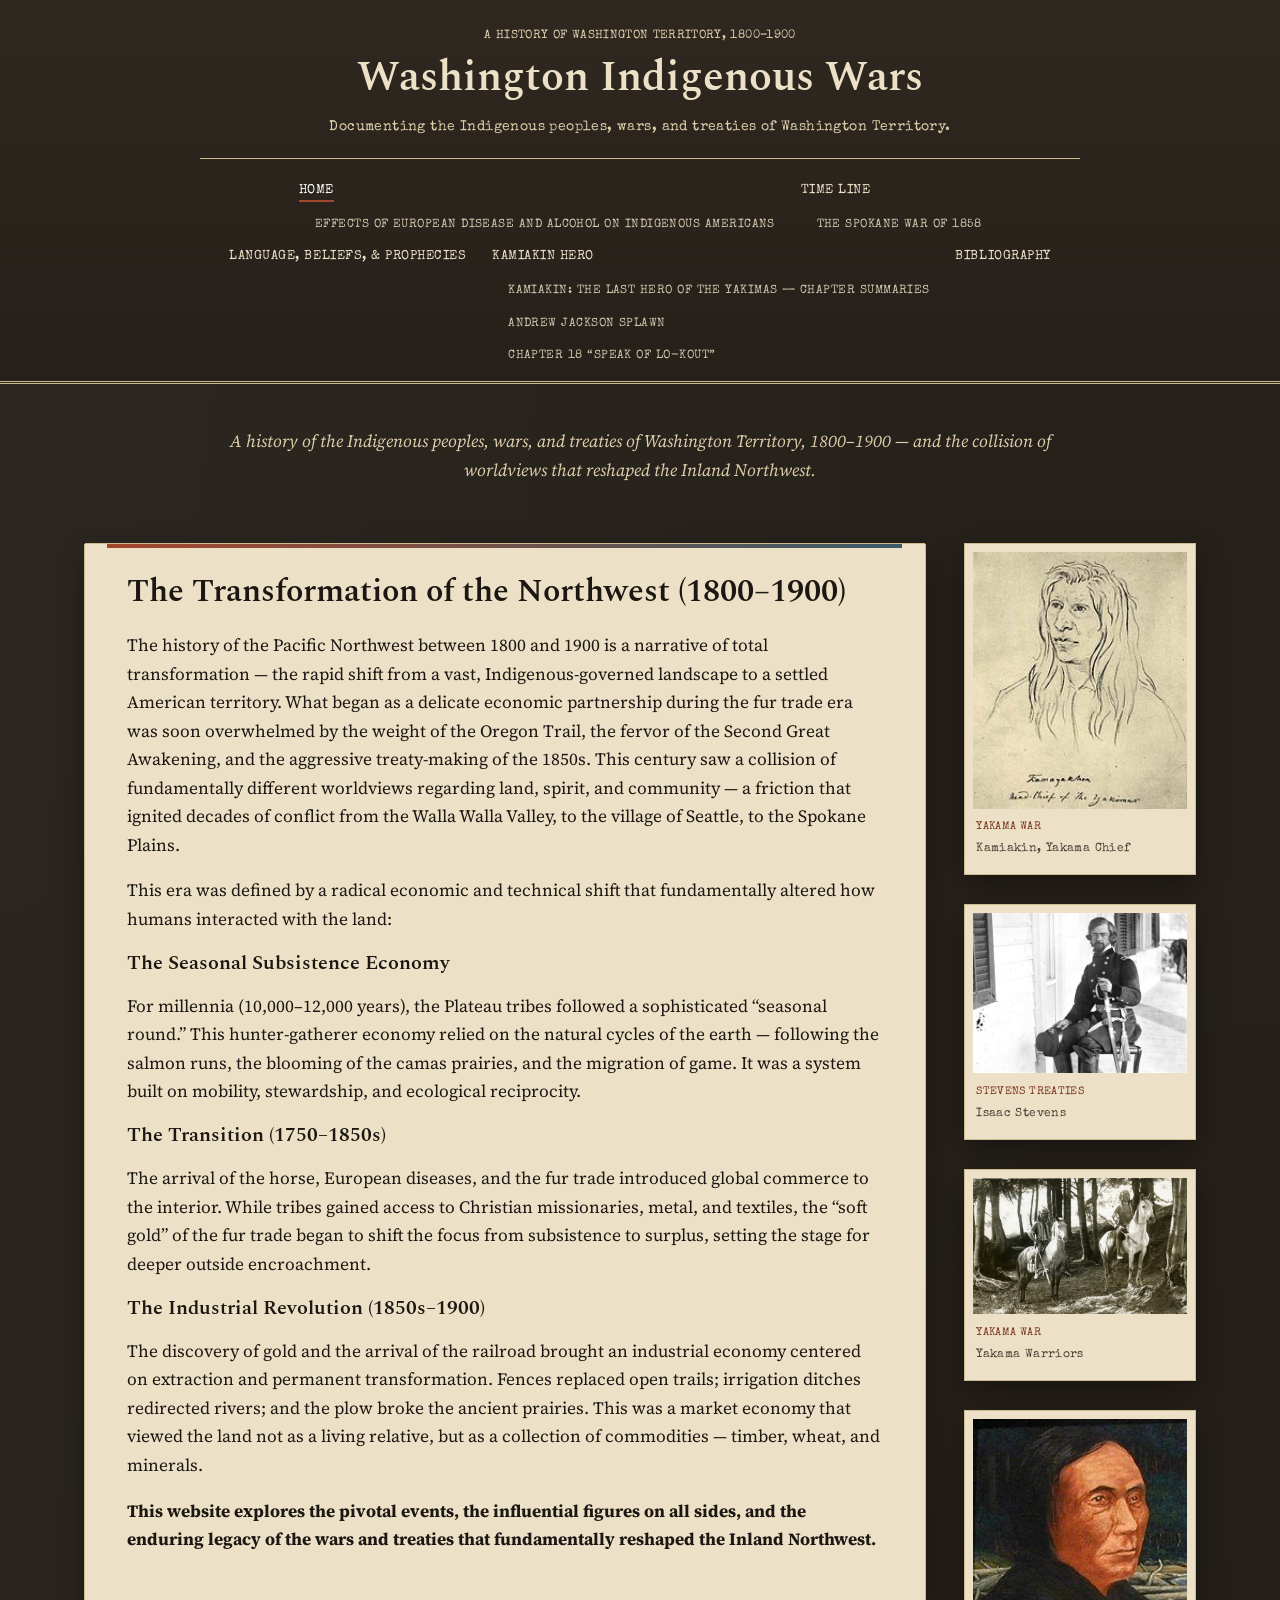
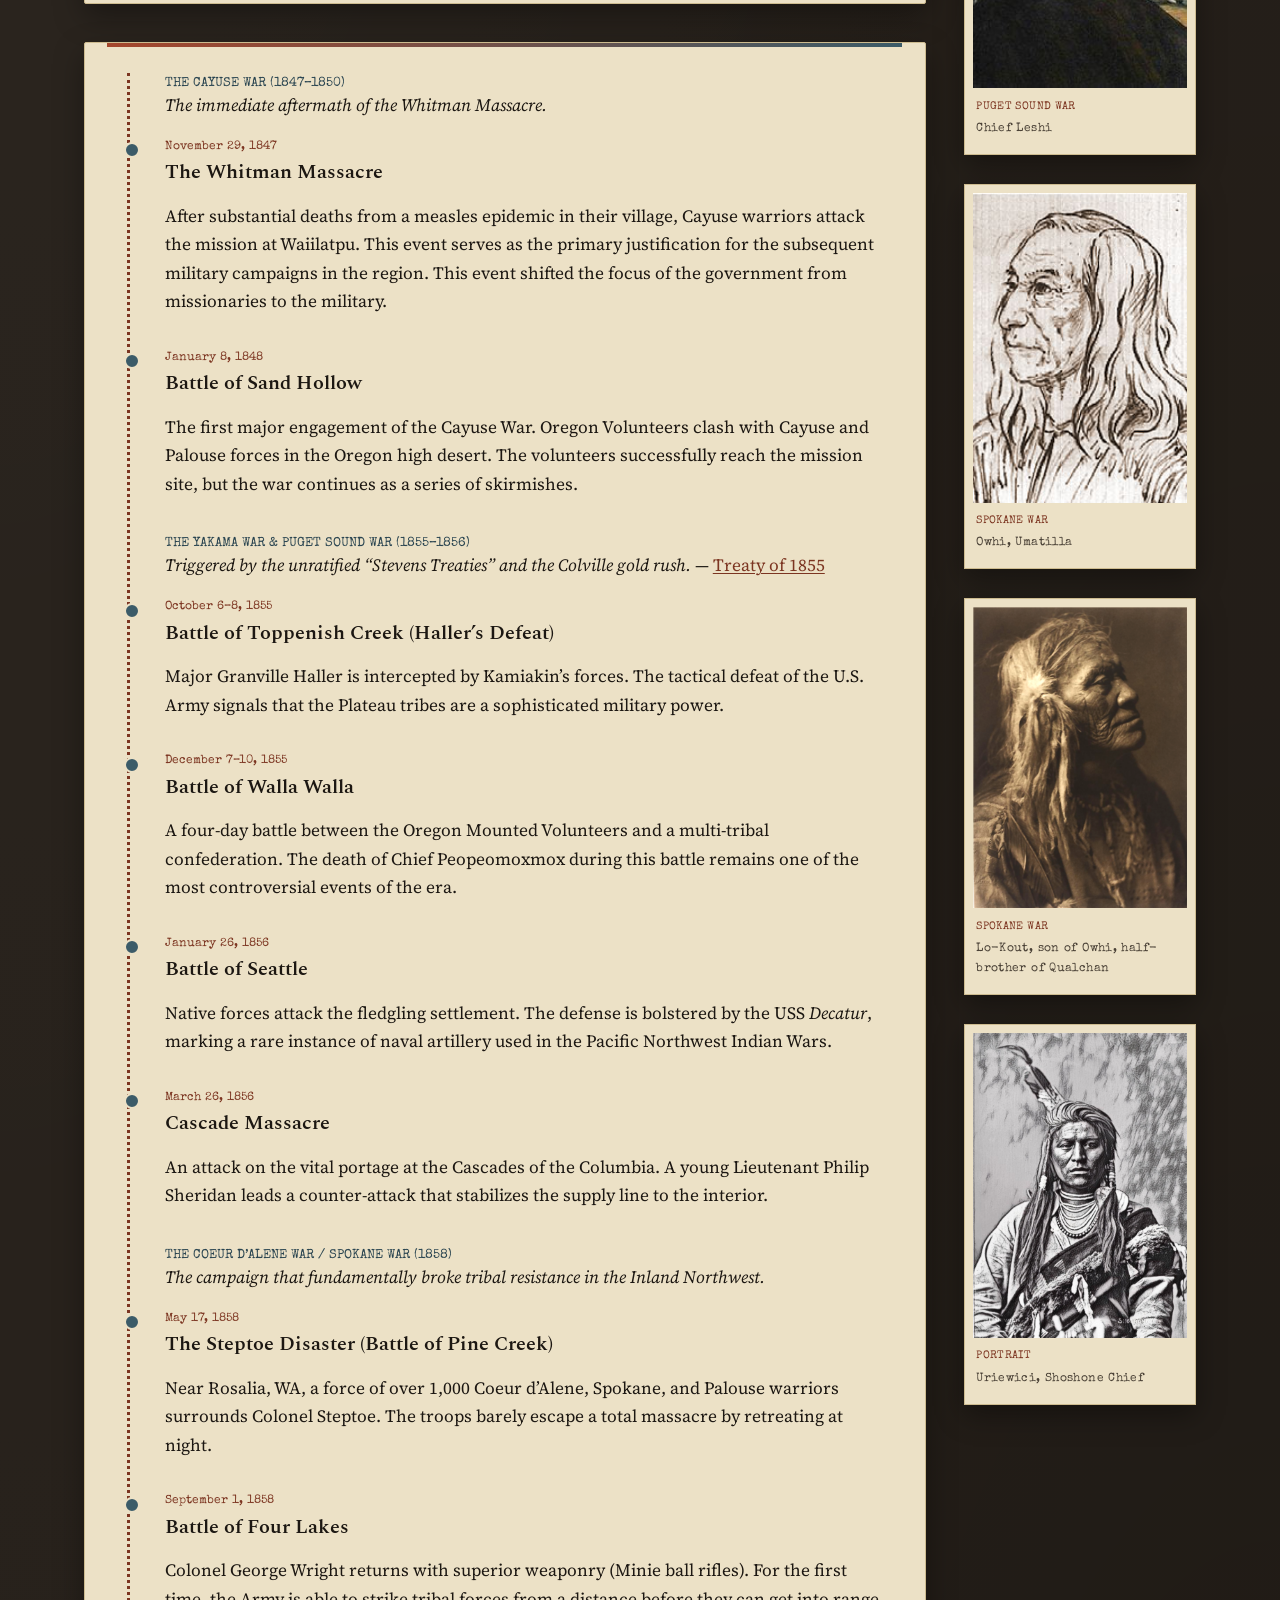
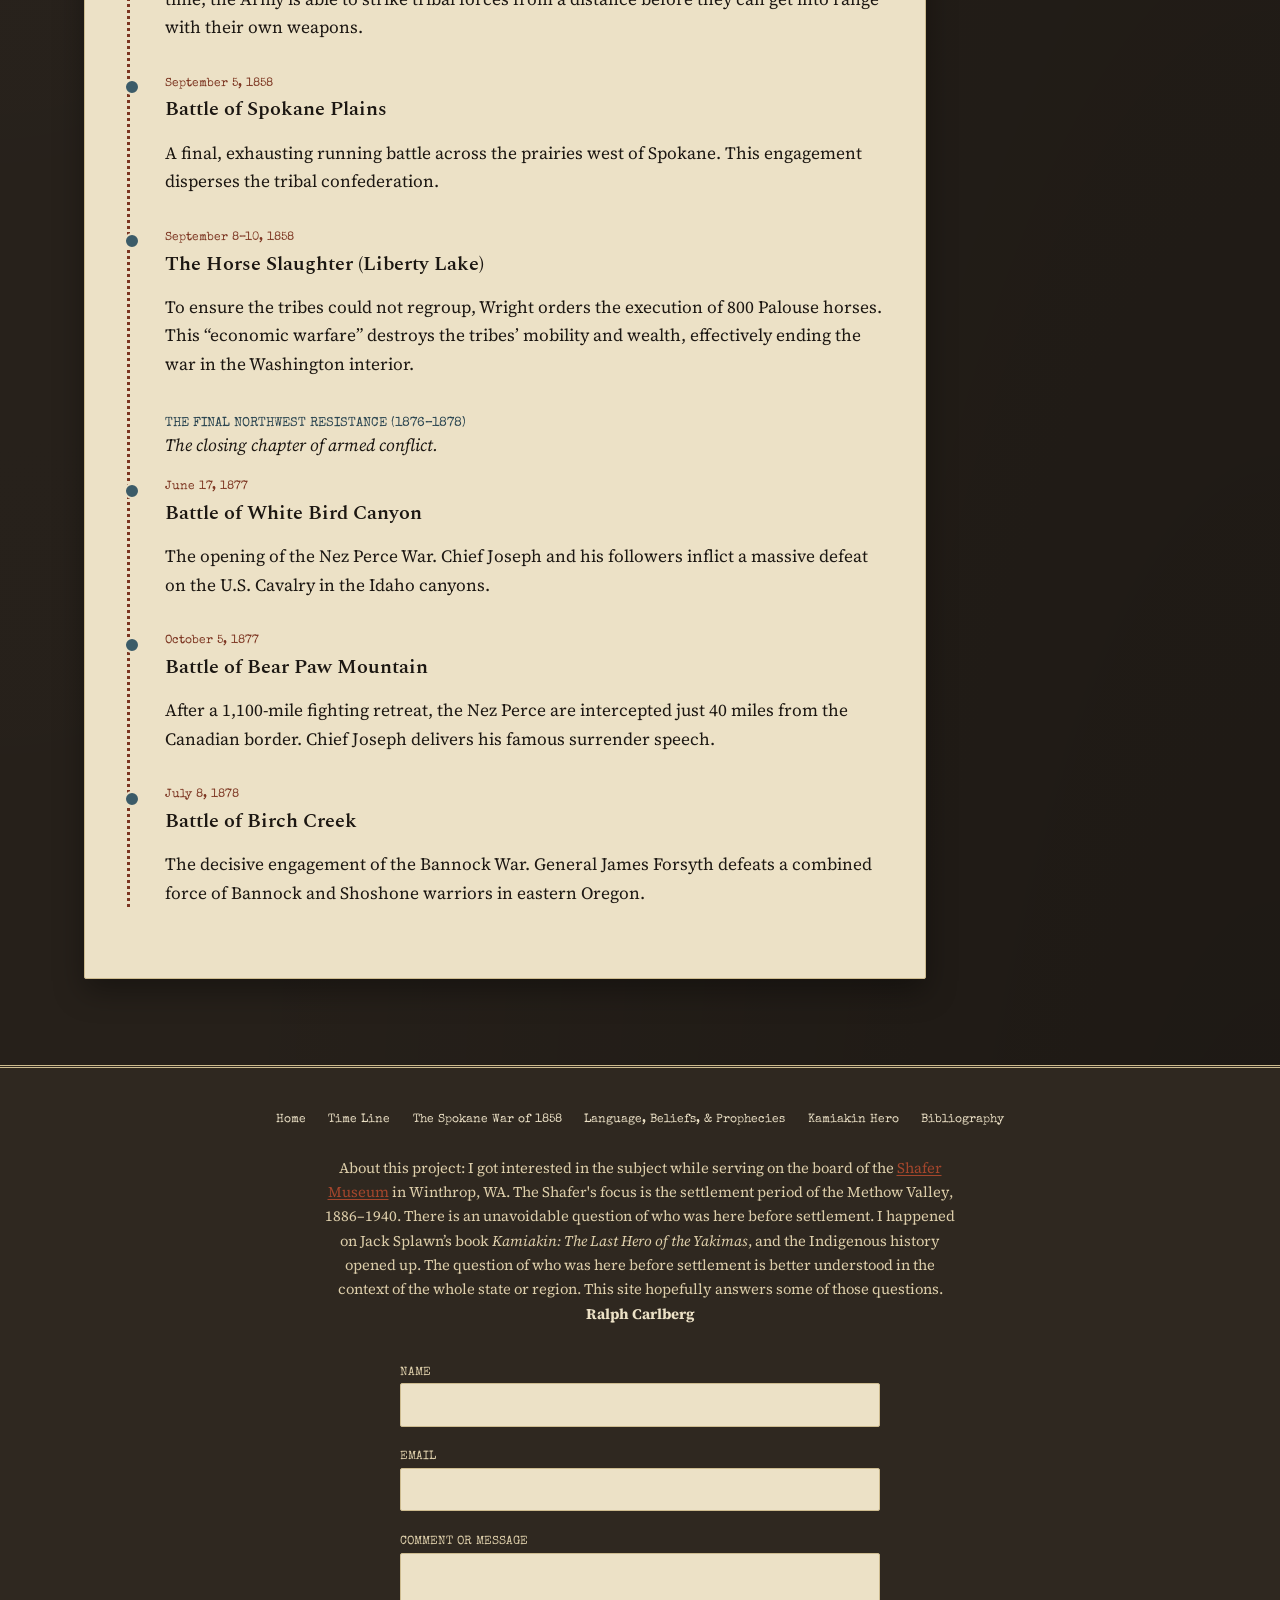
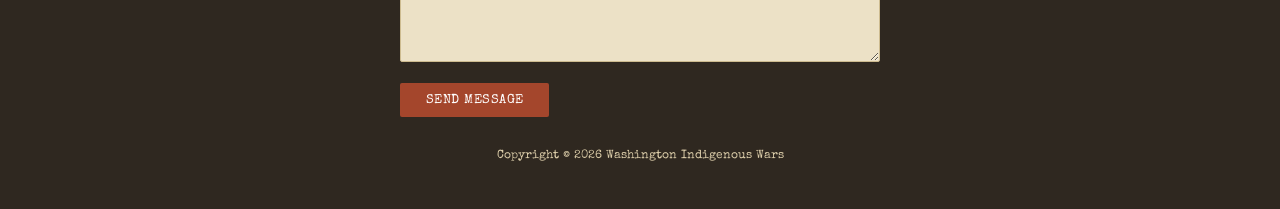
==== index.html @ e0798243 "Add files via upload" ====
<!DOCTYPE html>
<html lang="en">
<head>
<meta charset="UTF-8">
<meta name="viewport" content="width=device-width, initial-scale=1">
<title>Home | Washington Indigenous Wars</title>
<meta name="description" content="A history of the Indigenous peoples, wars, and treaties of Washington Territory, 1800–1900, from the Cayuse War through the Yakama War and the Nez Perce retreat.">
<link rel="canonical" href="https://washington-indigenous-wars.com/">
<meta property="og:type" content="website">
<meta property="og:site_name" content="Washington Indigenous Wars">
<meta property="og:title" content="Home | Washington Indigenous Wars">
<meta property="og:description" content="A history of the Indigenous peoples, wars, and treaties of Washington Territory, 1800–1900, from the Cayuse War through the Yakama War and the Nez Perce retreat.">
<meta property="og:image" content="images/kamiakin.jpg">
<meta property="og:url" content="https://washington-indigenous-wars.com/">
<meta name="twitter:card" content="summary_large_image">
<meta name="twitter:title" content="Home | Washington Indigenous Wars">
<meta name="twitter:description" content="A history of the Indigenous peoples, wars, and treaties of Washington Territory, 1800–1900, from the Cayuse War through the Yakama War and the Nez Perce retreat.">
<link rel="preconnect" href="https://fonts.googleapis.com"><link rel="preconnect" href="https://fonts.gstatic.com" crossorigin><link href="https://fonts.googleapis.com/css2?family=Spectral:wght@500;600;700&family=Source+Serif+4:opsz,wght@8..60,400;8..60,600&family=Special+Elite&display=swap" rel="stylesheet">
<link rel="stylesheet" href="css/styles.css">
</head>
<body>
<a class="skip-link" href="#content">Skip to content</a>

<header class="site-header">
  <div class="masthead">
    <span class="eyebrow">A history of Washington Territory, 1800&ndash;1900</span>
    <h1><a href="index.html" style="color:inherit;text-decoration:none;">Washington Indigenous Wars</a></h1>
    <p class="tagline">Documenting the Indigenous peoples, wars, and treaties of Washington Territory.</p>
  </div>
  <nav class="primary" aria-label="Site">
<ul>
<li><a href='index.html' aria-current="page">Home</a>
<ul class='submenu'>
<li><a href='pandemic-of-european-diseases.html'>Effects of European Disease and Alcohol on Indigenous Americans</a></li>
</ul>
</li>
<li><a href='time-line.html'>Time Line</a>
<ul class='submenu'>
<li><a href='spokane-war-1858.html'>The Spokane War of 1858</a></li>
</ul>
</li>
<li><a href='language-beliefs-prophecies.html'>Language, Beliefs, & Prophecies</a>
</li>
<li><a href='kamiakin-hero.html'>Kamiakin Hero</a>
<ul class='submenu'>
<li><a href='chapter-summaries.html'>Kamiakin: The Last Hero of the Yakimas — Chapter Summaries</a></li>
<li><a href='andrew-jackson-splawn.html'>Andrew Jackson Splawn</a></li>
<li><a href='lo-kout.html'>Chapter 18 “Speak of Lo-Kout”</a></li>
</ul>
</li>
<li><a href='bibliography.html'>Bibliography</a>
</li>
</ul></nav>
</header>


<div class="hero-intro">
  <p>A history of the Indigenous peoples, wars, and treaties of Washington Territory, 1800&ndash;1900
  &mdash; and the collision of worldviews that reshaped the Inland Northwest.</p>
</div>


<main id="content">
<div class="with-rail">
<div class="narrative">

<div class="panel">
<h2>The Transformation of the Northwest (1800&ndash;1900)</h2>
<p>The history of the Pacific Northwest between 1800 and 1900 is a narrative of total transformation
&mdash; the rapid shift from a vast, Indigenous-governed landscape to a settled American territory. What
began as a delicate economic partnership during the fur trade era was soon overwhelmed by the weight of
the Oregon Trail, the fervor of the Second Great Awakening, and the aggressive treaty-making of the 1850s.
This century saw a collision of fundamentally different worldviews regarding land, spirit, and community
&mdash; a friction that ignited decades of conflict from the Walla Walla Valley, to the village of Seattle,
to the Spokane Plains.</p>

<p>This era was defined by a radical economic and technical shift that fundamentally altered how humans
interacted with the land:</p>

<h3>The Seasonal Subsistence Economy</h3>
<p>For millennia (10,000&ndash;12,000 years), the Plateau tribes followed a sophisticated
&ldquo;seasonal round.&rdquo; This hunter-gatherer economy relied on the natural cycles of the earth
&mdash; following the salmon runs, the blooming of the camas prairies, and the migration of game. It was a
system built on mobility, stewardship, and ecological reciprocity.</p>

<h3>The Transition (1750&ndash;1850s)</h3>
<p>The arrival of the horse, European diseases, and the fur trade introduced global commerce to the
interior. While tribes gained access to Christian missionaries, metal, and textiles, the &ldquo;soft
gold&rdquo; of the fur trade began to shift the focus from subsistence to surplus, setting the stage for
deeper outside encroachment.</p>

<h3>The Industrial Revolution (1850s&ndash;1900)</h3>
<p>The discovery of gold and the arrival of the railroad brought an industrial economy centered on
extraction and permanent transformation. Fences replaced open trails; irrigation ditches redirected
rivers; and the plow broke the ancient prairies. This was a market economy that viewed the land not as a
living relative, but as a collection of commodities &mdash; timber, wheat, and minerals.</p>

<p><strong>This website explores the pivotal events, the influential figures on all sides, and the
enduring legacy of the wars and treaties that fundamentally reshaped the Inland Northwest.</strong></p>
</div>

<div class="panel">
<div class="trail">

<span class="trail-era-label">The Cayuse War (1847&ndash;1850)</span>
<p style="margin-top:-0.8rem;"><em>The immediate aftermath of the Whitman Massacre.</em></p>

<div class="trail-stop">
  <span class="date">November 29, 1847</span>
  <h3>The Whitman Massacre</h3>
  <p>After substantial deaths from a measles epidemic in their village, Cayuse warriors attack the mission
  at Waiilatpu. This event serves as the primary justification for the subsequent military campaigns in
  the region. This event shifted the focus of the government from missionaries to the military.</p>
</div>

<div class="trail-stop">
  <span class="date">January 8, 1848</span>
  <h3>Battle of Sand Hollow</h3>
  <p>The first major engagement of the Cayuse War. Oregon Volunteers clash with Cayuse and Palouse forces
  in the Oregon high desert. The volunteers successfully reach the mission site, but the war continues as
  a series of skirmishes.</p>
</div>

<span class="trail-era-label">The Yakama War &amp; Puget Sound War (1855&ndash;1856)</span>
<p style="margin-top:-0.8rem;"><em>Triggered by the unratified &ldquo;Stevens Treaties&rdquo; and the
Colville gold rush.</em> &mdash; <a href="https://goia.wa.gov/resources/treaties/treaty-yakama-1855">Treaty
of 1855</a></p>

<div class="trail-stop">
  <span class="date">October 6&ndash;8, 1855</span>
  <h3>Battle of Toppenish Creek (Haller&rsquo;s Defeat)</h3>
  <p>Major Granville Haller is intercepted by Kamiakin&rsquo;s forces. The tactical defeat of the U.S. Army
  signals that the Plateau tribes are a sophisticated military power.</p>
</div>

<div class="trail-stop">
  <span class="date">December 7&ndash;10, 1855</span>
  <h3>Battle of Walla Walla</h3>
  <p>A four-day battle between the Oregon Mounted Volunteers and a multi-tribal confederation. The death
  of Chief Peopeomoxmox during this battle remains one of the most controversial events of the era.</p>
</div>

<div class="trail-stop">
  <span class="date">January 26, 1856</span>
  <h3>Battle of Seattle</h3>
  <p>Native forces attack the fledgling settlement. The defense is bolstered by the USS <em>Decatur</em>,
  marking a rare instance of naval artillery used in the Pacific Northwest Indian Wars.</p>
</div>

<div class="trail-stop">
  <span class="date">March 26, 1856</span>
  <h3>Cascade Massacre</h3>
  <p>An attack on the vital portage at the Cascades of the Columbia. A young Lieutenant Philip Sheridan
  leads a counter-attack that stabilizes the supply line to the interior.</p>
</div>

<span class="trail-era-label">The Coeur d&rsquo;Alene War / Spokane War (1858)</span>
<p style="margin-top:-0.8rem;"><em>The campaign that fundamentally broke tribal resistance in the Inland
Northwest.</em></p>

<div class="trail-stop">
  <span class="date">May 17, 1858</span>
  <h3>The Steptoe Disaster (Battle of Pine Creek)</h3>
  <p>Near Rosalia, WA, a force of over 1,000 Coeur d&rsquo;Alene, Spokane, and Palouse warriors surrounds
  Colonel Steptoe. The troops barely escape a total massacre by retreating at night.</p>
</div>

<div class="trail-stop">
  <span class="date">September 1, 1858</span>
  <h3>Battle of Four Lakes</h3>
  <p>Colonel George Wright returns with superior weaponry (Minie ball rifles). For the first time, the
  Army is able to strike tribal forces from a distance before they can get into range with their own
  weapons.</p>
</div>

<div class="trail-stop">
  <span class="date">September 5, 1858</span>
  <h3>Battle of Spokane Plains</h3>
  <p>A final, exhausting running battle across the prairies west of Spokane. This engagement disperses
  the tribal confederation.</p>
</div>

<div class="trail-stop">
  <span class="date">September 8&ndash;10, 1858</span>
  <h3>The Horse Slaughter (Liberty Lake)</h3>
  <p>To ensure the tribes could not regroup, Wright orders the execution of 800 Palouse horses. This
  &ldquo;economic warfare&rdquo; destroys the tribes&rsquo; mobility and wealth, effectively ending the war
  in the Washington interior.</p>
</div>

<span class="trail-era-label">The Final Northwest Resistance (1876&ndash;1878)</span>
<p style="margin-top:-0.8rem;"><em>The closing chapter of armed conflict.</em></p>

<div class="trail-stop">
  <span class="date">June 17, 1877</span>
  <h3>Battle of White Bird Canyon</h3>
  <p>The opening of the Nez Perce War. Chief Joseph and his followers inflict a massive defeat on the U.S.
  Cavalry in the Idaho canyons.</p>
</div>

<div class="trail-stop">
  <span class="date">October 5, 1877</span>
  <h3>Battle of Bear Paw Mountain</h3>
  <p>After a 1,100-mile fighting retreat, the Nez Perce are intercepted just 40 miles from the Canadian
  border. Chief Joseph delivers his famous surrender speech.</p>
</div>

<div class="trail-stop">
  <span class="date">July 8, 1878</span>
  <h3>Battle of Birch Creek</h3>
  <p>The decisive engagement of the Bannock War. General James Forsyth defeats a combined force of
  Bannock and Shoshone warriors in eastern Oregon.</p>
</div>

</div>
</div>

</div>

<aside class="image-rail" aria-label="Portraits">
  <figure>
    <img src="images/kamiakin.jpg" alt="Portrait of Kamiakin, Yakama chief">
    <figcaption><span class="rail-label">Yakama War</span>Kamiakin, Yakama Chief</figcaption>
  </figure>
  <figure>
    <img src="images/isaac-stevens.jpg" alt="Portrait of Isaac Stevens">
    <figcaption><span class="rail-label">Stevens Treaties</span>Isaac Stevens</figcaption>
  </figure>
  <figure>
    <img src="images/two-yakima-warriors.jpg" alt="Two Yakama warriors">
    <figcaption><span class="rail-label">Yakama War</span>Yakama Warriors</figcaption>
  </figure>
  <figure>
    <img src="images/leshi.jpg" alt="Portrait of Chief Leshi">
    <figcaption><span class="rail-label">Puget Sound War</span>Chief Leshi</figcaption>
  </figure>
  <figure>
    <img src="images/owhi.jpg" alt="Portrait of Chief Owhi">
    <figcaption><span class="rail-label">Spokane War</span>Owhi, Umatilla</figcaption>
  </figure>
  <figure>
    <img src="images/lo-kout.png" alt="Portrait of Lo-Kout">
    <figcaption><span class="rail-label">Spokane War</span>Lo-Kout, son of Owhi, half-brother of Qualchan</figcaption>
  </figure>
  <figure>
    <img src="images/shoshone-portrait.jpg" alt="Portrait of a Shoshone chief">
    <figcaption><span class="rail-label">Portrait</span>Uriewici, Shoshone Chief</figcaption>
  </figure>
</aside>

</div>
</main>

<footer class="site-footer">
  <div class="wrap">
    <nav class="" aria-label="Site (footer)">
<ul>
<li><a href='index.html' aria-current="page">Home</a>
</li>
<li><a href='time-line.html'>Time Line</a>
</li>
<li><a href='spokane-war-1858.html'>The Spokane War of 1858</a></li>
<li><a href='language-beliefs-prophecies.html'>Language, Beliefs, & Prophecies</a>
</li>
<li><a href='kamiakin-hero.html'>Kamiakin Hero</a>
</li>
<li><a href='bibliography.html'>Bibliography</a>
</li>
</ul></nav>
    
<p class="about">About this project: I got interested in the subject while serving on the board of the
<a href="http://shafermuseum.org">Shafer Museum</a> in Winthrop, WA. The Shafer's focus is the settlement
period of the Methow Valley, 1886&ndash;1940. There is an unavoidable question of who was here before
settlement. I happened on Jack Splawn&rsquo;s book <em>Kamiakin: The Last Hero of the Yakimas</em>, and the
Indigenous history opened up. The question of who was here before settlement is better understood in the
context of the whole state or region. This site hopefully answers some of those questions.<br><strong>Ralph Carlberg</strong></p>

    
<form class="contact-form" action="https://formspree.io/f/xjybyyrv" method="POST">
  <div>
    <label for="name">Name</label>
    <input type="text" id="name" name="name" required>
  </div>
  <div>
    <label for="email">Email</label>
    <input type="email" id="email" name="email" required>
  </div>
  <div>
    <label for="message">Comment or Message</label>
    <textarea id="message" name="message" rows="4" required></textarea>
  </div>
  <button type="submit">Send Message</button>
</form>

    <p class="copyright">Copyright &copy; 2026 Washington Indigenous Wars</p>
  </div>
</footer>

</body>
</html>
---- css/styles.css ----
/* ==========================================================================
   Washington Indigenous Wars — shared stylesheet
   Design concept: a territorial ledger / survey-map archive.
   Dark, warm ground (like aged walnut-ink) with parchment document
   panels, a rust wax-seal accent for emphasis, and a river-blue accent
   for wayfinding — a nod to the Columbia/Yakima river systems that
   shape this history.
   ========================================================================== */

:root {
  --ink: #1c1712;
  --ground: #26201a;         /* page background: warm dark walnut */
  --ground-alt: #2f2820;
  --parchment: #ece1c6;      /* document panels */
  --parchment-dim: #ddceaa;
  --parchment-line: #cdbb8f;
  --rust: #a4462c;           /* wax-seal accent */
  --rust-dim: #7c3521;
  --river: #3b5b68;          /* river-blue accent */
  --river-dim: #294450;
  --ink-soft: #4a4136;

  --font-display: "Spectral", Georgia, "Times New Roman", serif;
  --font-body: "Source Serif 4", Georgia, serif;
  --font-meta: "Special Elite", "Courier New", monospace;

  --max-width: 880px;
}

@media (prefers-reduced-motion: no-preference) {
  html { scroll-behavior: smooth; }
}

* { box-sizing: border-box; }

body {
  margin: 0;
  background: var(--ground);
  background-image:
    radial-gradient(ellipse at top left, rgba(255,255,255,0.03), transparent 60%),
    radial-gradient(ellipse at bottom right, rgba(0,0,0,0.25), transparent 60%);
  color: var(--parchment);
  font-family: var(--font-body);
  font-size: 1.08rem;
  line-height: 1.65;
}

a { color: var(--rust); text-decoration-thickness: 1px; text-underline-offset: 2px; }
a:hover { color: #c85a3b; }
a:focus-visible, button:focus-visible { outline: 2px solid var(--river); outline-offset: 3px; }

img { max-width: 100%; height: auto; display: block; }

h1, h2, h3, h4 {
  font-family: var(--font-display);
  font-weight: 600;
  color: var(--parchment);
  line-height: 1.2;
  margin: 0 0 0.6em;
}

h1 { font-size: clamp(2.1rem, 4vw, 3.1rem); }
h2 { font-size: clamp(1.5rem, 3vw, 2rem); }
h3 { font-size: 1.25rem; }

.meta, .eyebrow, figcaption, .site-header .tagline {
  font-family: var(--font-meta);
  letter-spacing: 0.03em;
}

/* ---------- skip link ---------- */
.skip-link {
  position: absolute; left: -999px; top: 0;
  background: var(--rust); color: #fff; padding: 0.6em 1em; z-index: 100;
}
.skip-link:focus { left: 1em; top: 1em; }

/* ---------- header / masthead ---------- */
.site-header {
  border-bottom: 3px double var(--parchment-line);
  background: linear-gradient(180deg, var(--ground-alt), var(--ground));
  padding: 1.6rem 1.2rem 0;
}
.masthead {
  max-width: var(--max-width);
  margin: 0 auto;
  text-align: center;
}
.masthead .eyebrow {
  display: block;
  font-size: 0.72rem;
  color: var(--parchment-dim);
  text-transform: uppercase;
  margin-bottom: 0.5rem;
}
.masthead h1 {
  font-size: clamp(1.8rem, 5vw, 2.6rem);
  margin-bottom: 0.15em;
}
.masthead .tagline {
  font-size: 0.85rem;
  color: var(--parchment-dim);
  margin-bottom: 1.2rem;
}

/* ---------- nav ---------- */
nav.primary {
  max-width: var(--max-width);
  margin: 0 auto;
  border-top: 1px solid var(--parchment-line);
}
nav.primary ul {
  list-style: none;
  display: flex;
  flex-wrap: wrap;
  justify-content: center;
  gap: 0.2rem 1.6rem;
  margin: 0;
  padding: 0.9rem 0;
}
nav.primary li { position: relative; }
nav.primary a {
  color: var(--parchment);
  font-family: var(--font-meta);
  font-size: 0.82rem;
  text-transform: uppercase;
  letter-spacing: 0.04em;
  text-decoration: none;
  padding-bottom: 3px;
  border-bottom: 2px solid transparent;
}
nav.primary a:hover,
nav.primary a[aria-current="page"] {
  border-bottom-color: var(--rust);
  color: #fff;
}
nav.primary .submenu {
  list-style: none;
  margin: 0.35rem 0 0;
  padding: 0 0 0 1rem;
  display: flex;
  flex-direction: column;
  gap: 0.25rem;
}
nav.primary .submenu a { font-size: 0.72rem; opacity: 0.85; }

/* ---------- layout shell ---------- */
main { display: block; }
.wrap {
  max-width: var(--max-width);
  margin: 0 auto;
  padding: 2.6rem 1.2rem 3rem;
}

/* ---------- hero / intro ---------- */
.hero-intro {
  max-width: var(--max-width);
  margin: 0 auto;
  padding: 1.6rem 1.2rem 0;
  text-align: center;
  color: var(--parchment-dim);
  font-style: italic;
}

/* ---------- parchment panel (document card) ---------- */
.panel {
  background: var(--parchment);
  color: var(--ink);
  border: 1px solid var(--parchment-line);
  border-radius: 2px;
  box-shadow: 0 12px 30px rgba(0,0,0,0.35);
  padding: 2rem clamp(1.2rem, 4vw, 2.6rem);
  margin: 0 0 2.4rem;
}
.panel h2, .panel h3, .panel h4 { color: var(--ink); }
.panel a { color: var(--rust-dim); }
.panel::before {
  content: "";
  display: block;
  height: 4px;
  margin: -2rem clamp(-1.2rem, -4vw, -2.6rem) 1.6rem;
  background: linear-gradient(90deg, var(--rust), var(--river));
}

/* ---------- the signature element: the trail line ---------- */
/* A dotted wagon-trail / river route connecting chronological
   entries — used on the Home and Time Line pages, echoing the
   seasonal-round and treaty-trail routes described in the text. */
.trail {
  position: relative;
  margin: 0 0 2.4rem;
  padding-left: 2.2rem;
  border-left: 3px dotted var(--rust-dim);
}
.trail-stop {
  position: relative;
  margin-bottom: 2rem;
}
.trail-stop:last-child { margin-bottom: 0; }
.trail-stop::before {
  content: "";
  position: absolute;
  left: -2.55rem;
  top: 0.35rem;
  width: 12px;
  height: 12px;
  background: var(--river);
  border: 2px solid var(--parchment);
  border-radius: 50%;
}
.trail-stop .date {
  font-family: var(--font-meta);
  font-size: 0.78rem;
  color: var(--rust-dim);
  display: block;
  margin-bottom: 0.2rem;
}
.trail-stop h3 { margin-bottom: 0.3em; }
.trail-era-label {
  font-family: var(--font-meta);
  font-size: 0.8rem;
  text-transform: uppercase;
  color: var(--river-dim);
  display: block;
  margin: 2.2rem 0 0.6rem;
}
.trail-era-label:first-child { margin-top: 0; }

/* ---------- pull quote / speech block ---------- */
blockquote.speech {
  font-family: var(--font-display);
  font-style: italic;
  font-size: 1.15rem;
  color: var(--ink);
  border-left: 4px solid var(--rust);
  padding: 0.2rem 0 0.2rem 1.4rem;
  margin: 1.6rem 0;
}
blockquote.speech cite {
  display: block;
  font-family: var(--font-meta);
  font-style: normal;
  font-size: 0.78rem;
  color: var(--ink-soft);
  margin-top: 0.5rem;
}

/* ---------- figure / captions ---------- */
figure { margin: 0 0 1.8rem; }
figure img {
  border: 6px solid #fff;
  box-shadow: 0 8px 24px rgba(0,0,0,0.4);
}
figcaption {
  font-size: 0.78rem;
  color: var(--parchment-dim);
  margin-top: 0.6rem;
  text-align: center;
}
.gallery {
  display: grid;
  grid-template-columns: repeat(auto-fit, minmax(150px, 1fr));
  gap: 1.6rem 1.2rem;
  margin: 2rem 0;
}

/* ---------- two-column page: narrative + portrait rail ---------- */
/* Signature layout for image-rich pages: the war-time photographs
   travel down the right margin like a survey map's marginalia,
   roughly level with the events they depict. */
.with-rail {
  --rail-width: 232px;
  max-width: calc(var(--max-width) + var(--rail-width) + 2.4rem);
  margin: 0 auto;
  padding: 2.6rem 1.2rem 3rem;
  display: grid;
  grid-template-columns: 1fr var(--rail-width);
  gap: 0 2.4rem;
  align-items: start;
}
.with-rail .narrative { min-width: 0; }
.image-rail {
  position: sticky;
  top: 1.6rem;
  display: flex;
  flex-direction: column;
  gap: 1.8rem;
}
.image-rail figure {
  margin: 0;
  background: var(--parchment);
  padding: 0.5rem 0.5rem 0.9rem;
  border: 1px solid var(--parchment-line);
  box-shadow: 0 10px 26px rgba(0,0,0,0.35);
}
.image-rail figure img {
  border: none;
  box-shadow: none;
  width: 100%;
}
.image-rail figcaption {
  color: var(--ink-soft);
  text-align: left;
  padding: 0 0.2rem;
}
.image-rail figcaption .rail-label {
  display: block;
  font-size: 0.68rem;
  color: var(--rust-dim);
  text-transform: uppercase;
  margin-bottom: 0.2rem;
}

@media (max-width: 860px) {
  .with-rail {
    grid-template-columns: 1fr;
  }
  .image-rail {
    position: static;
    flex-direction: row;
    flex-wrap: wrap;
    gap: 1.2rem;
  }
  .image-rail figure {
    flex: 1 1 150px;
    max-width: 220px;
  }
}

/* ---------- chapter list ---------- */
.chapters { list-style: none; margin: 0; padding: 0; counter-reset: chapter; }
.chapters li {
  counter-increment: chapter;
  padding: 1rem 0 1rem 3rem;
  position: relative;
  border-bottom: 1px solid var(--parchment-line);
}
.chapters li:last-child { border-bottom: none; }
.chapters li::before {
  content: counter(chapter, upper-roman);
  position: absolute;
  left: 0;
  top: 1rem;
  font-family: var(--font-meta);
  font-size: 0.75rem;
  color: var(--rust-dim);
  width: 2.4rem;
}
.chapters h4 { margin-bottom: 0.25em; font-size: 1.05rem; }
.chapters p { margin: 0; font-size: 0.96rem; }

/* ---------- data table ---------- */
.data-table-wrap { overflow-x: auto; margin: 1.6rem 0; }
table.data {
  width: 100%;
  border-collapse: collapse;
  font-size: 0.92rem;
  background: #fff;
}
table.data caption {
  text-align: left;
  font-family: var(--font-meta);
  font-size: 0.8rem;
  color: var(--ink-soft);
  margin-bottom: 0.5rem;
}
table.data th, table.data td {
  border: 1px solid var(--parchment-line);
  padding: 0.55rem 0.7rem;
  text-align: left;
  vertical-align: top;
}
table.data thead th {
  background: var(--parchment-dim);
  font-family: var(--font-meta);
  font-size: 0.75rem;
  text-transform: uppercase;
}
table.data tfoot td { font-weight: 700; background: var(--parchment-dim); }

/* ---------- bibliography ---------- */
.biblio-entry { margin: 0 0 1.8rem; padding-bottom: 1.6rem; border-bottom: 1px solid var(--parchment-line); }
.biblio-entry:last-child { border: none; margin: 0; padding: 0; }
.biblio-entry .citation { font-family: var(--font-display); font-style: italic; margin-bottom: 0.4em; }

/* ---------- callout ---------- */
.callout {
  background: var(--parchment-dim);
  border-left: 4px solid var(--river);
  padding: 1rem 1.4rem;
  margin: 1.6rem 0;
  font-size: 0.95rem;
}

/* ---------- footer ---------- */
.site-footer {
  border-top: 3px double var(--parchment-line);
  background: var(--ground-alt);
  padding: 2.6rem 1.2rem 2rem;
  text-align: center;
}
.site-footer .wrap { padding-top: 0; padding-bottom: 0; }
.site-footer nav ul {
  list-style: none;
  display: flex;
  flex-wrap: wrap;
  justify-content: center;
  gap: 0.5rem 1.4rem;
  padding: 0;
  margin: 0 0 1.6rem;
  font-family: var(--font-meta);
  font-size: 0.78rem;
}
.site-footer nav a { color: var(--parchment); text-decoration: none; }
.site-footer nav a:hover { color: var(--rust); }
.site-footer .about {
  max-width: 640px;
  margin: 0 auto 1.8rem;
  color: var(--parchment-dim);
  font-size: 0.92rem;
}
.site-footer .about strong { color: var(--parchment); }

.contact-form {
  max-width: 480px;
  margin: 0 auto 1.8rem;
  text-align: left;
  display: grid;
  gap: 0.8rem;
}
.contact-form label {
  font-family: var(--font-meta);
  font-size: 0.75rem;
  text-transform: uppercase;
  color: var(--parchment-dim);
}
.contact-form input, .contact-form textarea {
  width: 100%;
  padding: 0.6rem 0.7rem;
  background: var(--parchment);
  border: 1px solid var(--parchment-line);
  border-radius: 2px;
  font-family: var(--font-body);
  font-size: 1rem;
  color: var(--ink);
}
.contact-form button {
  justify-self: start;
  background: var(--rust);
  color: #fff;
  border: none;
  padding: 0.65rem 1.6rem;
  font-family: var(--font-meta);
  text-transform: uppercase;
  font-size: 0.8rem;
  letter-spacing: 0.04em;
  border-radius: 2px;
  cursor: pointer;
}
.contact-form button:hover { background: var(--rust-dim); }

.copyright {
  font-family: var(--font-meta);
  font-size: 0.72rem;
  color: var(--parchment-dim);
}

/* ---------- responsive ---------- */
@media (max-width: 620px) {
  nav.primary ul { gap: 0.4rem 1rem; }
  .panel { padding: 1.6rem 1.2rem; }
  .trail { padding-left: 1.6rem; }
  .trail-stop::before { left: -1.95rem; }
}
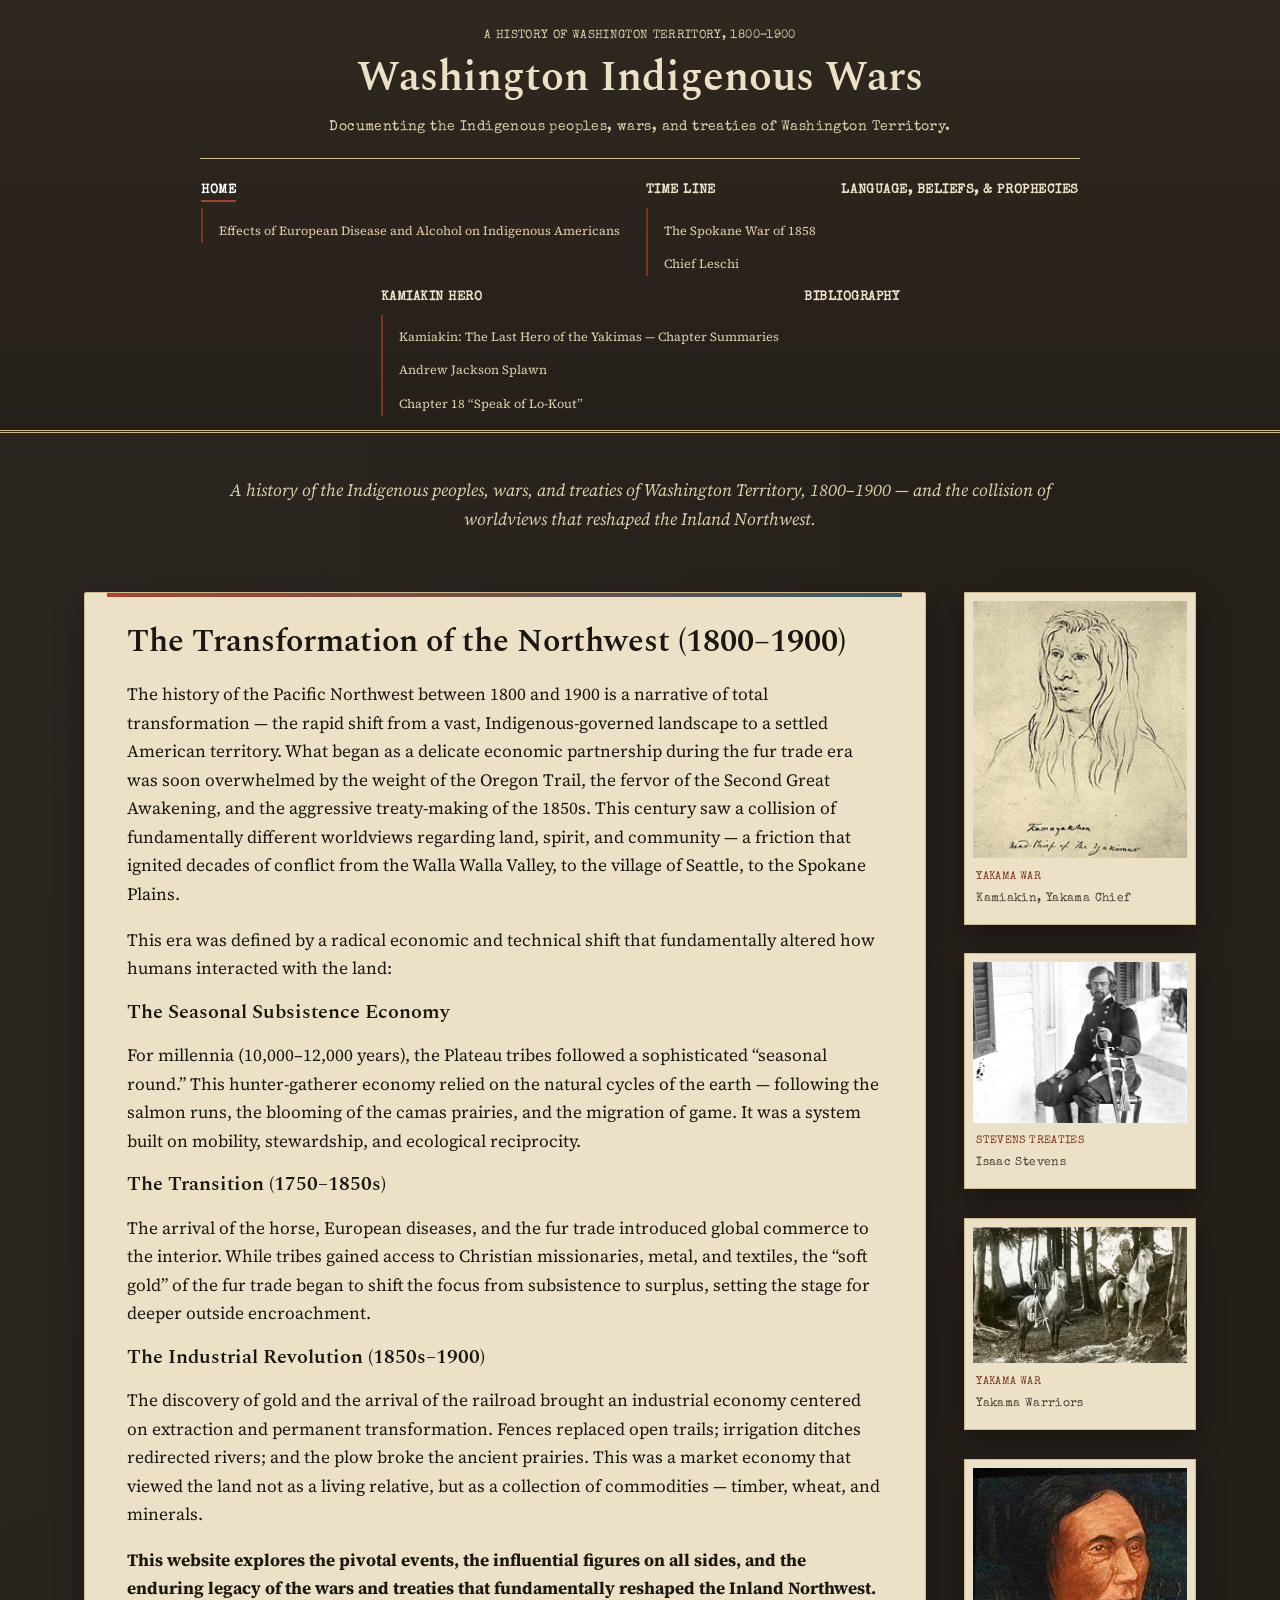
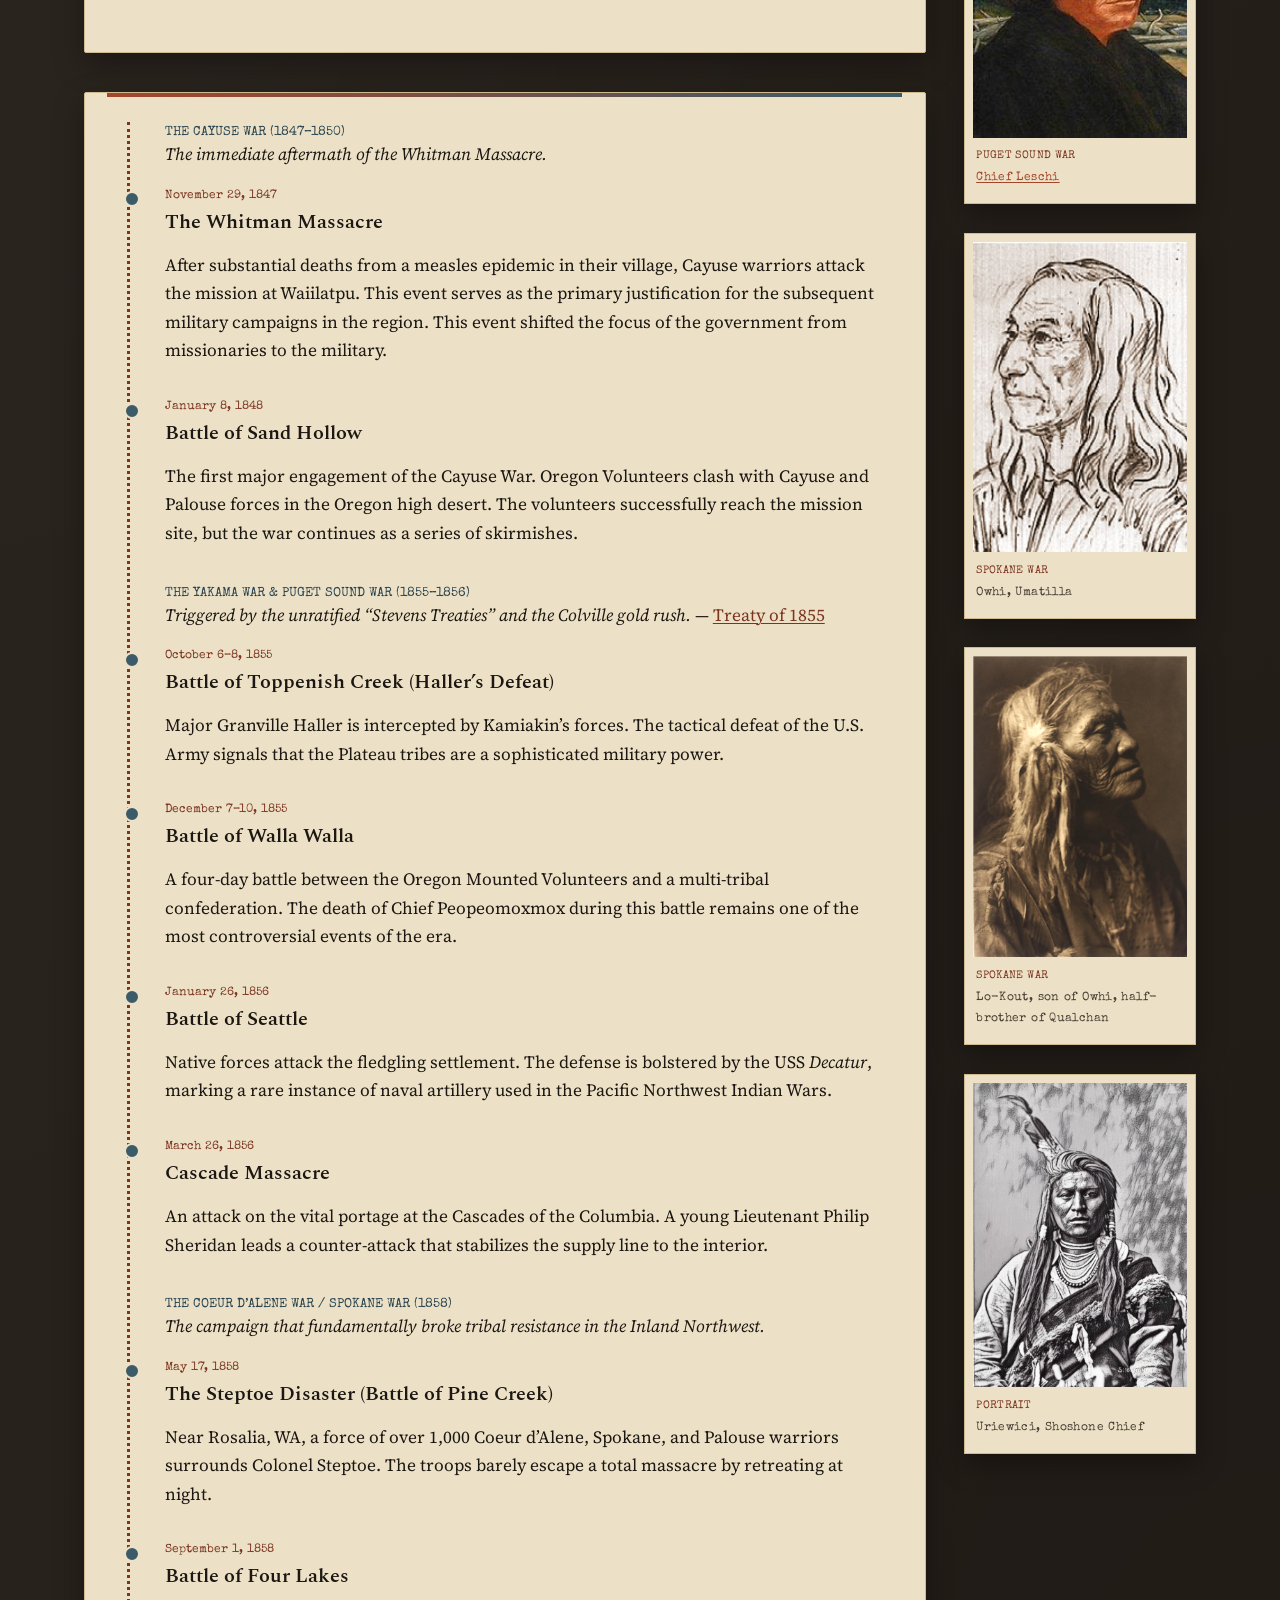
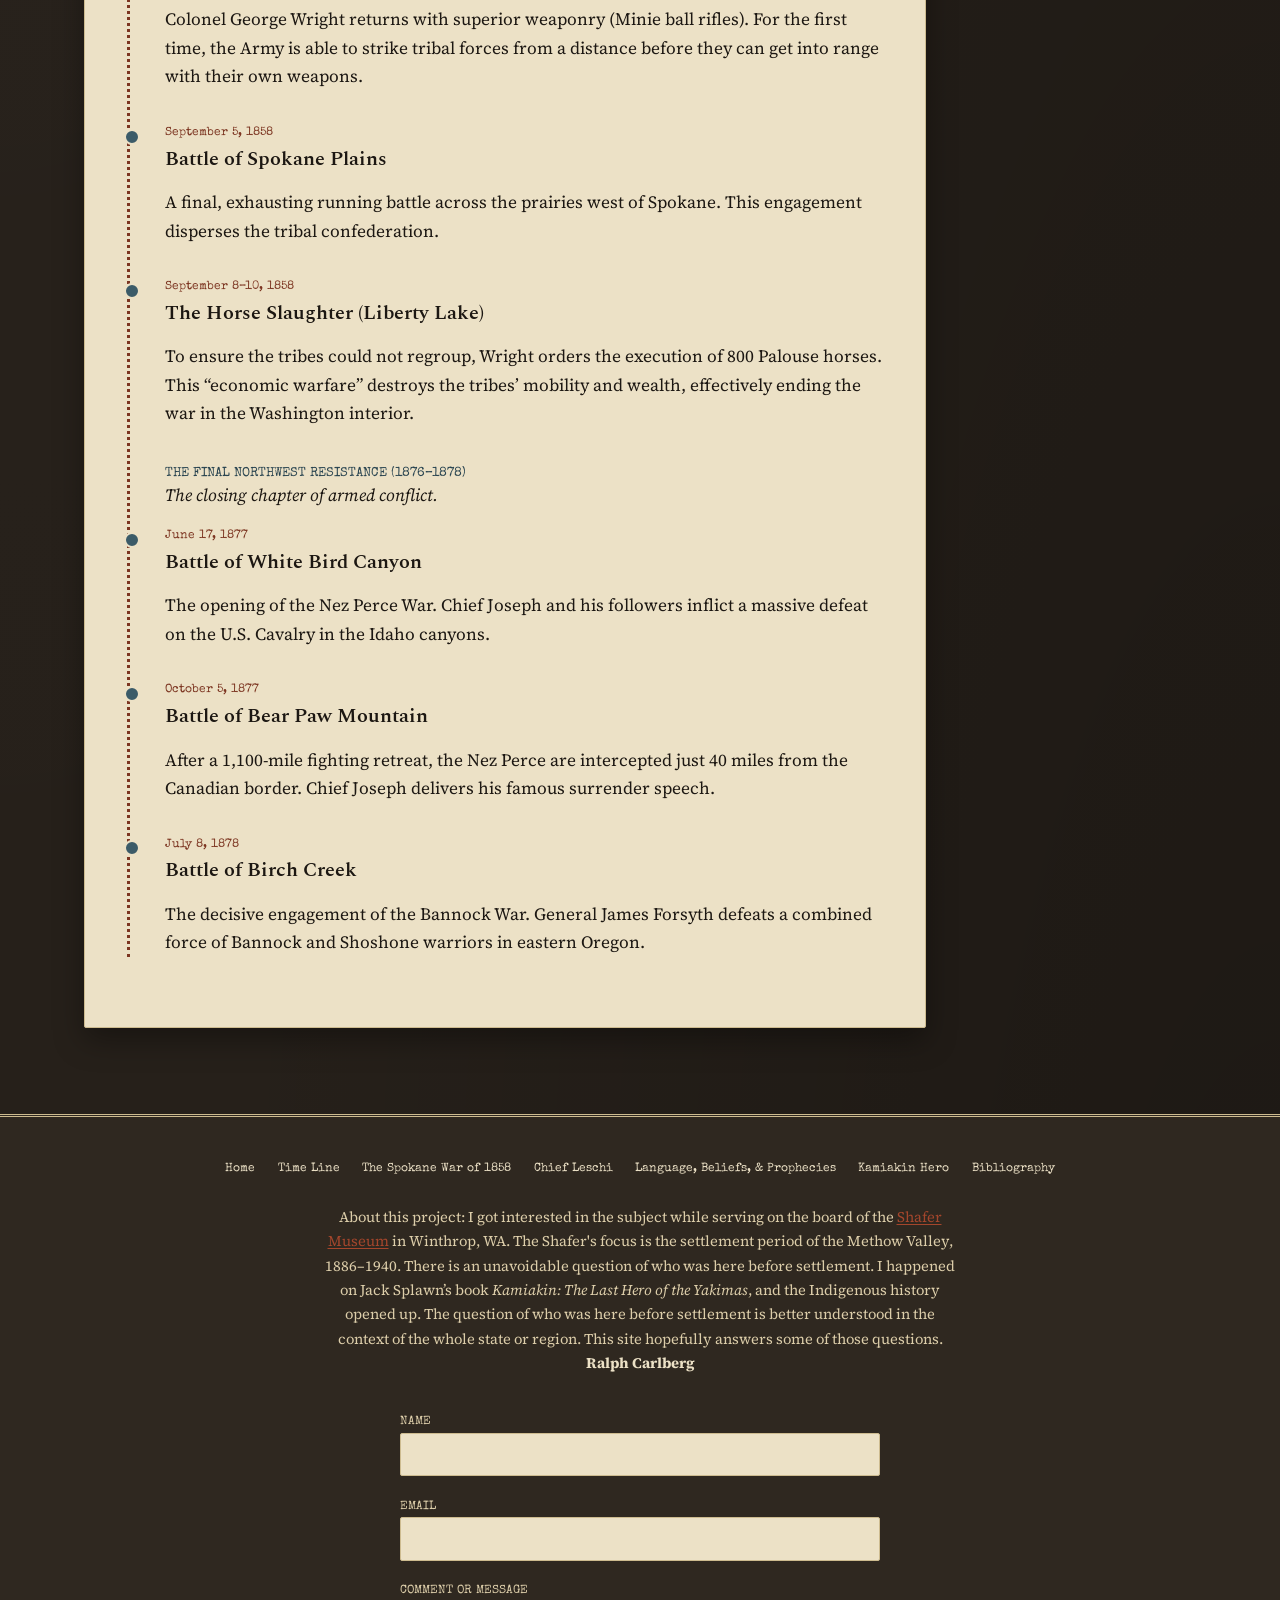
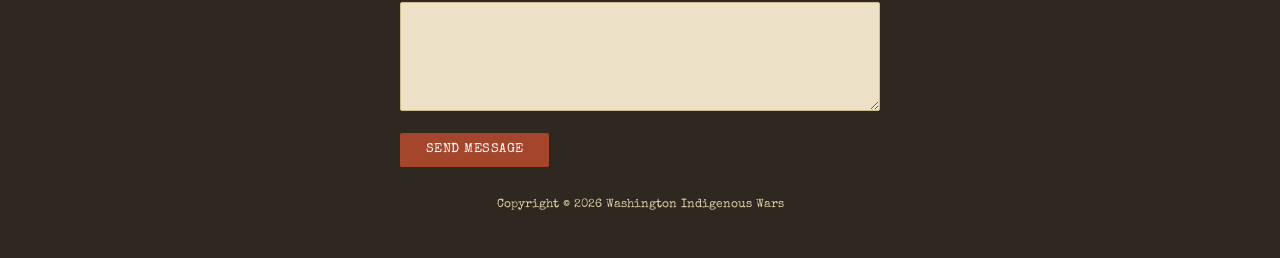
==== commit a4c00b57: "Add files via upload" ====
--- a/index.html
+++ b/index.html
@@ -37,6 +37,7 @@
 <li><a href='time-line.html'>Time Line</a>
 <ul class='submenu'>
 <li><a href='spokane-war-1858.html'>The Spokane War of 1858</a></li>
+<li><a href='leschi.html'>Chief Leschi</a></li>
 </ul>
 </li>
 <li><a href='language-beliefs-prophecies.html'>Language, Beliefs, & Prophecies</a>
@@ -231,8 +232,8 @@
     <figcaption><span class="rail-label">Yakama War</span>Yakama Warriors</figcaption>
   </figure>
   <figure>
-    <img src="images/leshi.jpg" alt="Portrait of Chief Leshi">
-    <figcaption><span class="rail-label">Puget Sound War</span>Chief Leshi</figcaption>
+    <a href="leschi.html"><img src="images/leshi.jpg" alt="Portrait of Chief Leschi"></a>
+    <figcaption><span class="rail-label">Puget Sound War</span><a href="leschi.html">Chief Leschi</a></figcaption>
   </figure>
   <figure>
     <img src="images/owhi.jpg" alt="Portrait of Chief Owhi">
@@ -260,6 +261,7 @@
 <li><a href='time-line.html'>Time Line</a>
 </li>
 <li><a href='spokane-war-1858.html'>The Spokane War of 1858</a></li>
+<li><a href='leschi.html'>Chief Leschi</a></li>
 <li><a href='language-beliefs-prophecies.html'>Language, Beliefs, & Prophecies</a>
 </li>
 <li><a href='kamiakin-hero.html'>Kamiakin Hero</a>
--- a/css/styles.css
+++ b/css/styles.css
@@ -123,6 +123,7 @@
   color: var(--parchment);
   font-family: var(--font-meta);
   font-size: 0.82rem;
+  font-weight: 700;
   text-transform: uppercase;
   letter-spacing: 0.04em;
   text-decoration: none;
@@ -136,13 +137,27 @@
 }
 nav.primary .submenu {
   list-style: none;
-  margin: 0.35rem 0 0;
-  padding: 0 0 0 1rem;
+  margin: 0.4rem 0 0;
+  padding: 0.4rem 0 0 1rem;
   display: flex;
   flex-direction: column;
-  gap: 0.25rem;
-}
-nav.primary .submenu a { font-size: 0.72rem; opacity: 0.85; }
+  gap: 0.3rem;
+  border-left: 2px solid var(--rust-dim);
+}
+nav.primary .submenu a {
+  font-family: var(--font-body);
+  font-size: 0.78rem;
+  font-weight: 400;
+  text-transform: none;
+  letter-spacing: 0;
+  color: var(--parchment-dim);
+  opacity: 1;
+}
+nav.primary .submenu a:hover,
+nav.primary .submenu a[aria-current="page"] {
+  color: #fff;
+  border-bottom-color: var(--rust);
+}
 
 /* ---------- layout shell ---------- */
 main { display: block; }
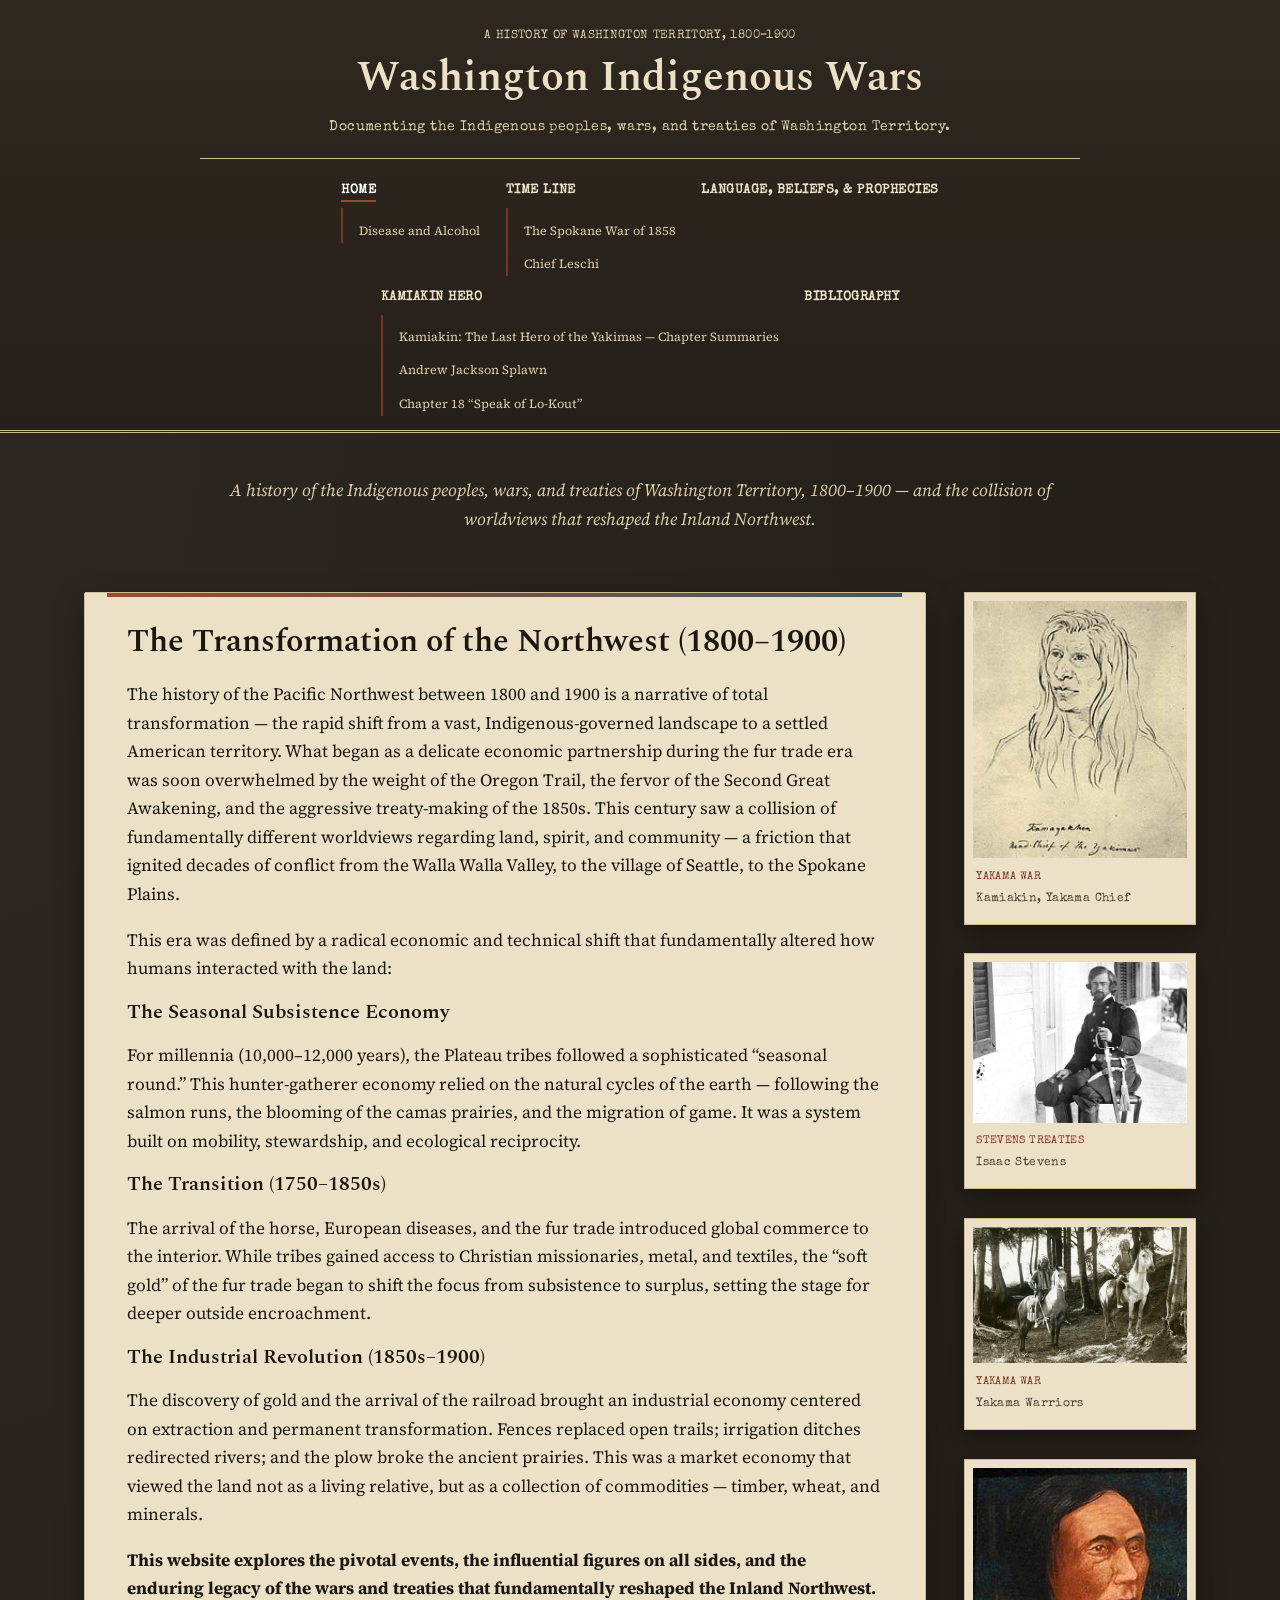
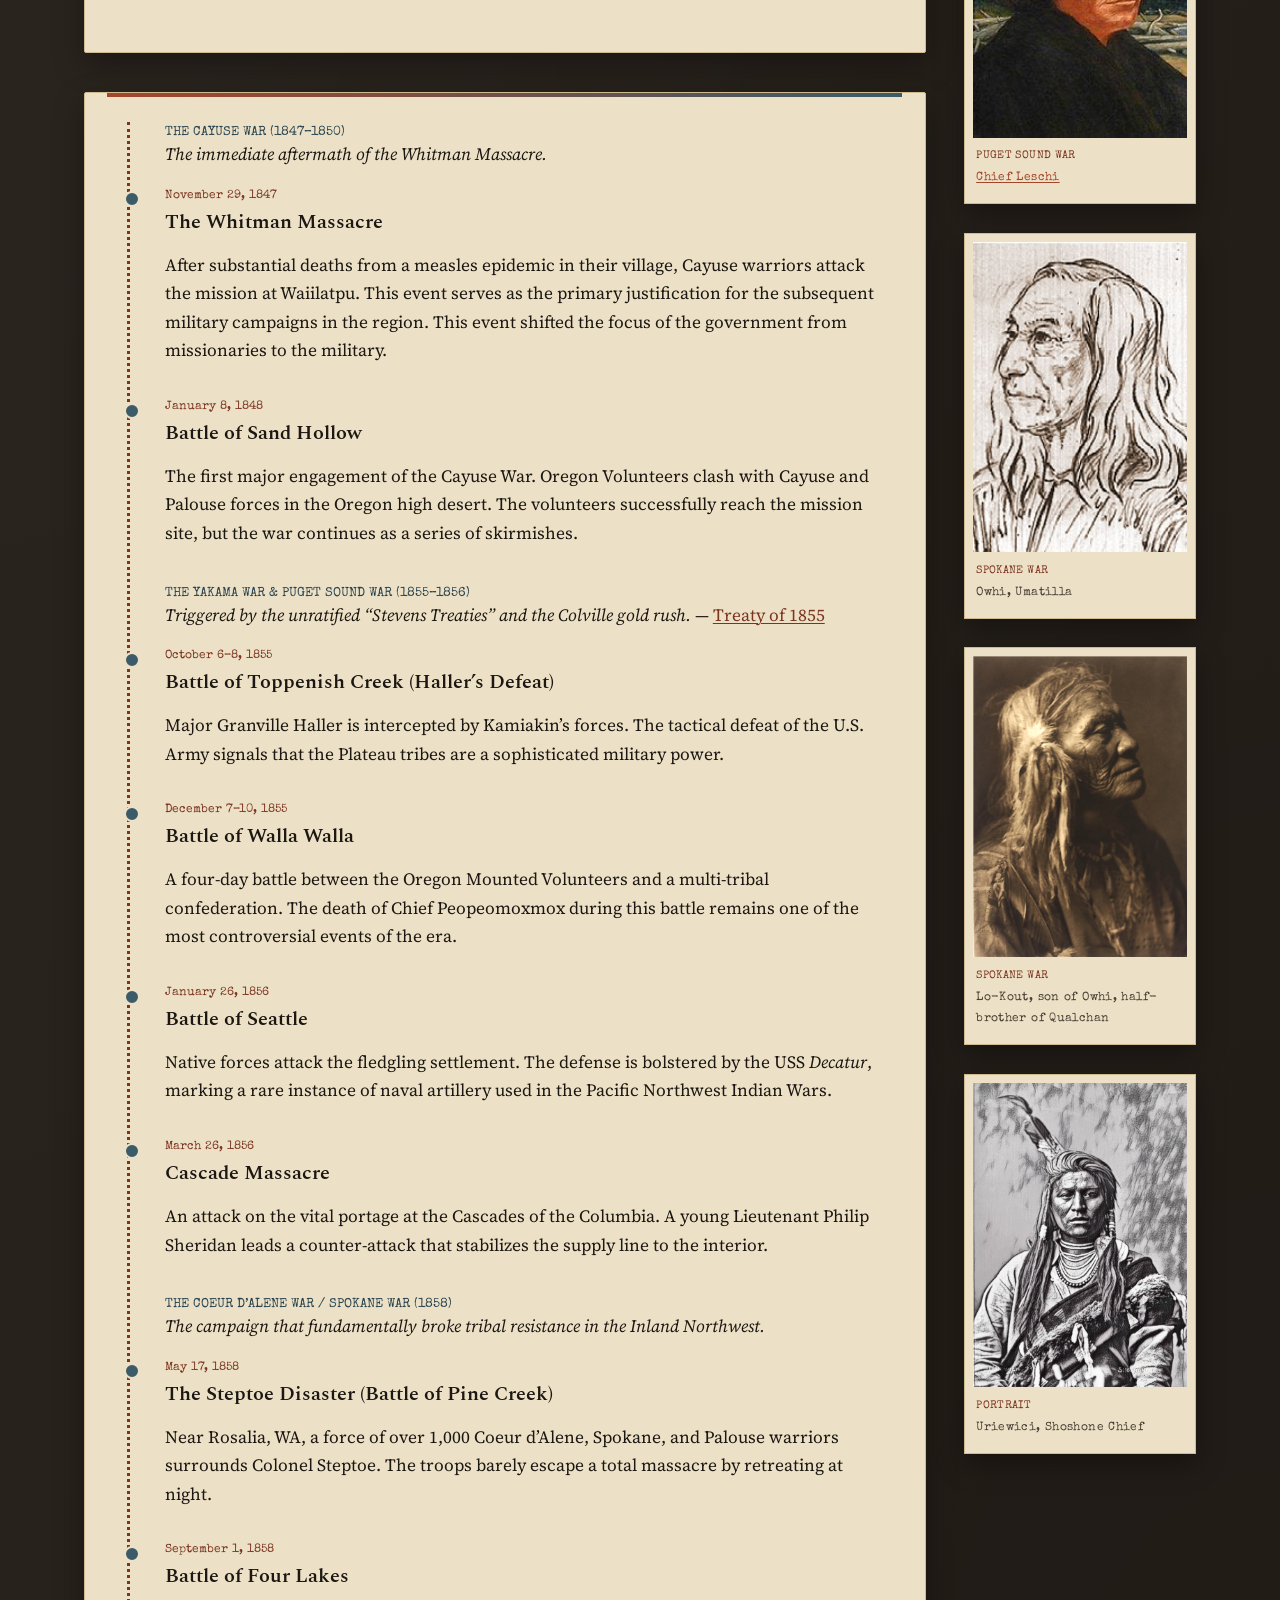
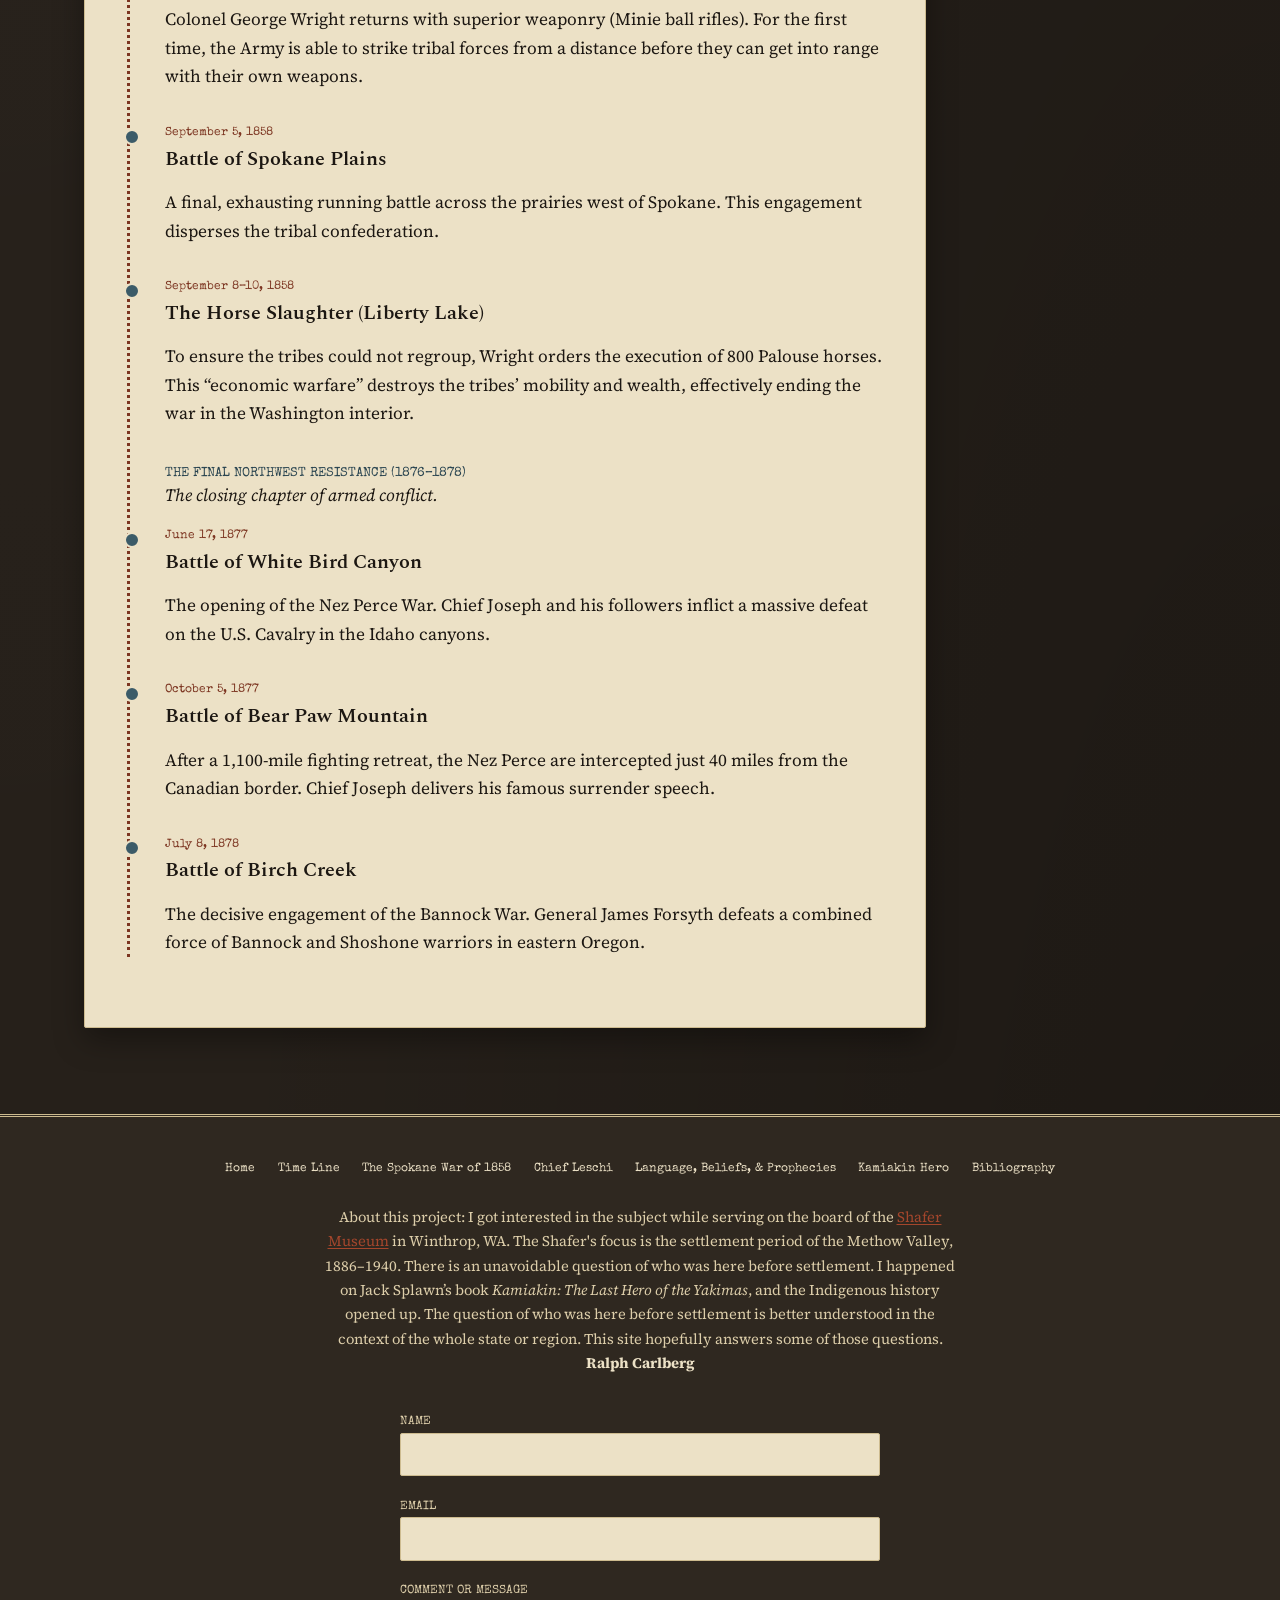
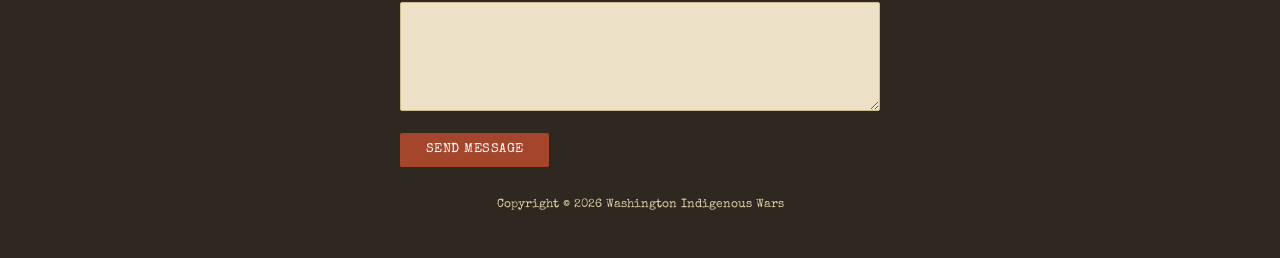
==== commit 0b9aec5c: "Add files via upload" ====
--- a/index.html
+++ b/index.html
@@ -31,7 +31,7 @@
 <ul>
 <li><a href='index.html' aria-current="page">Home</a>
 <ul class='submenu'>
-<li><a href='pandemic-of-european-diseases.html'>Effects of European Disease and Alcohol on Indigenous Americans</a></li>
+<li><a href='pandemic-of-european-diseases.html'>Disease and Alcohol</a></li>
 </ul>
 </li>
 <li><a href='time-line.html'>Time Line</a>
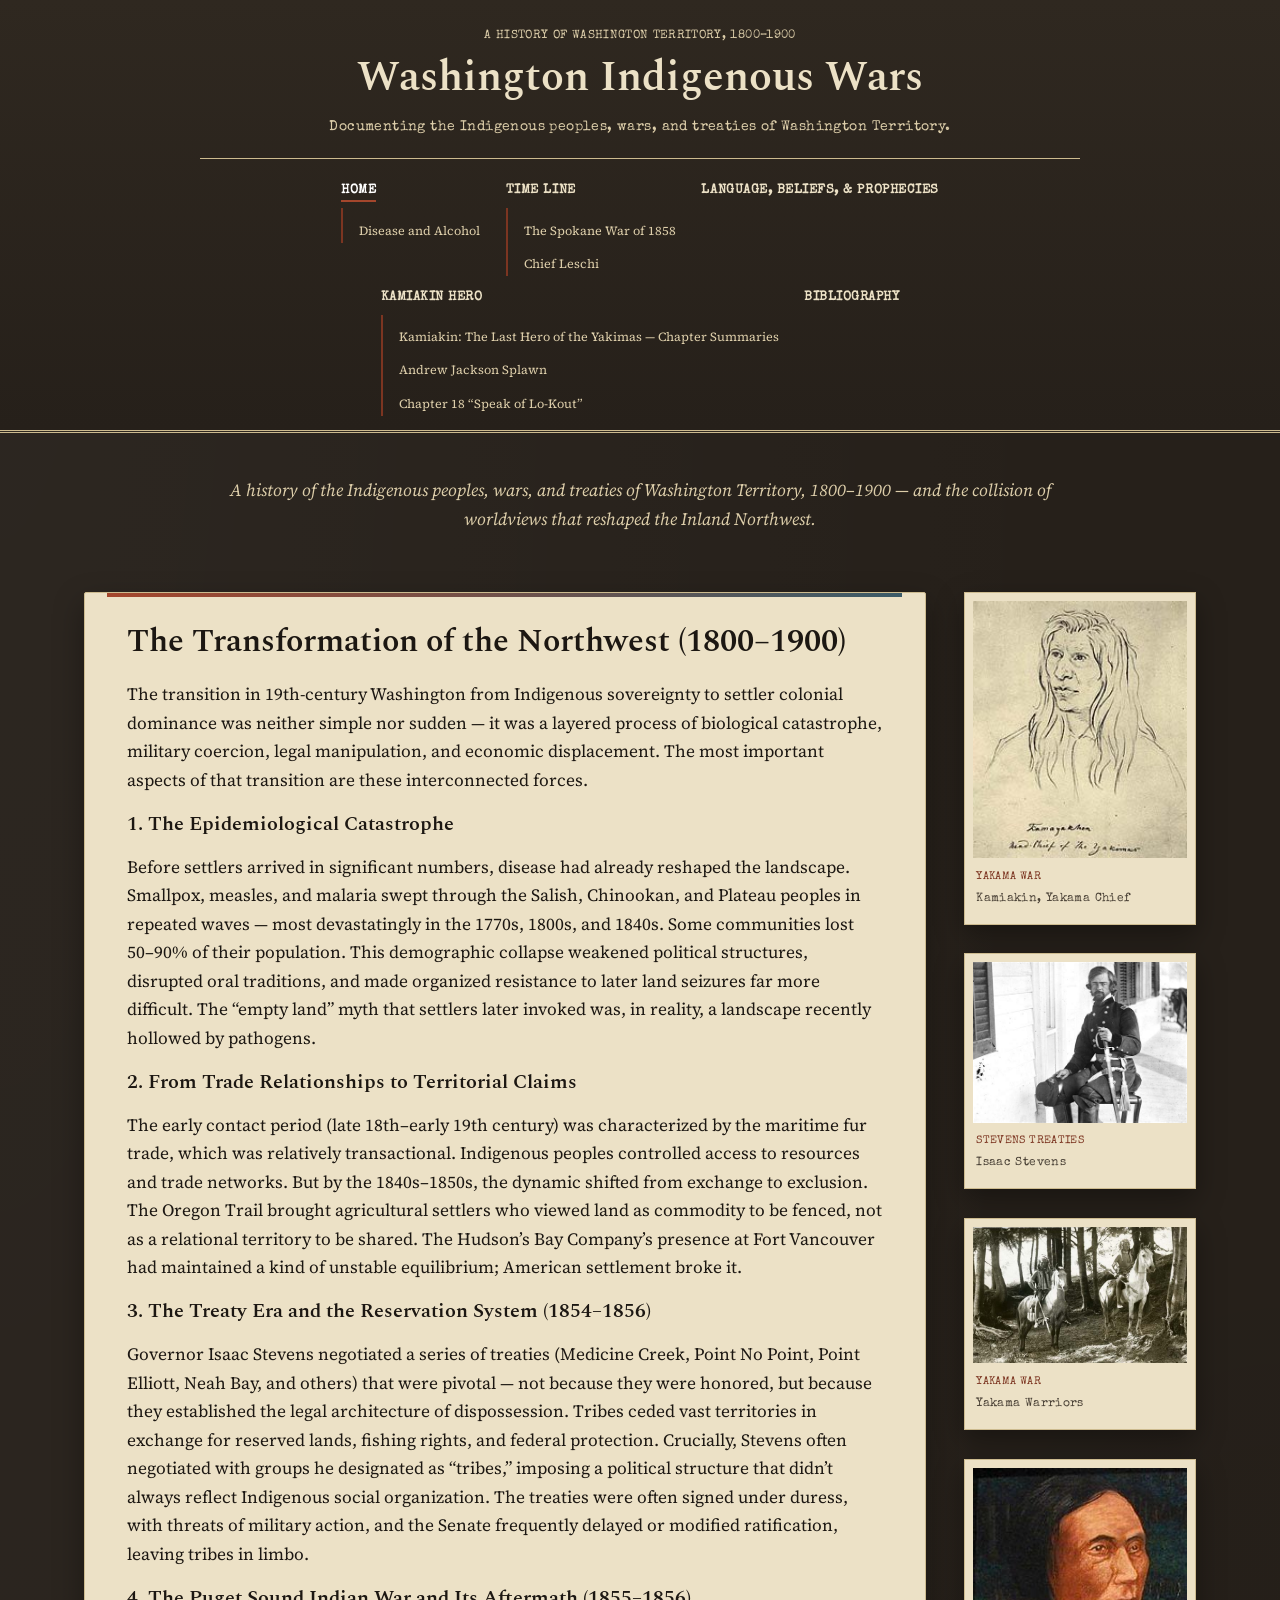
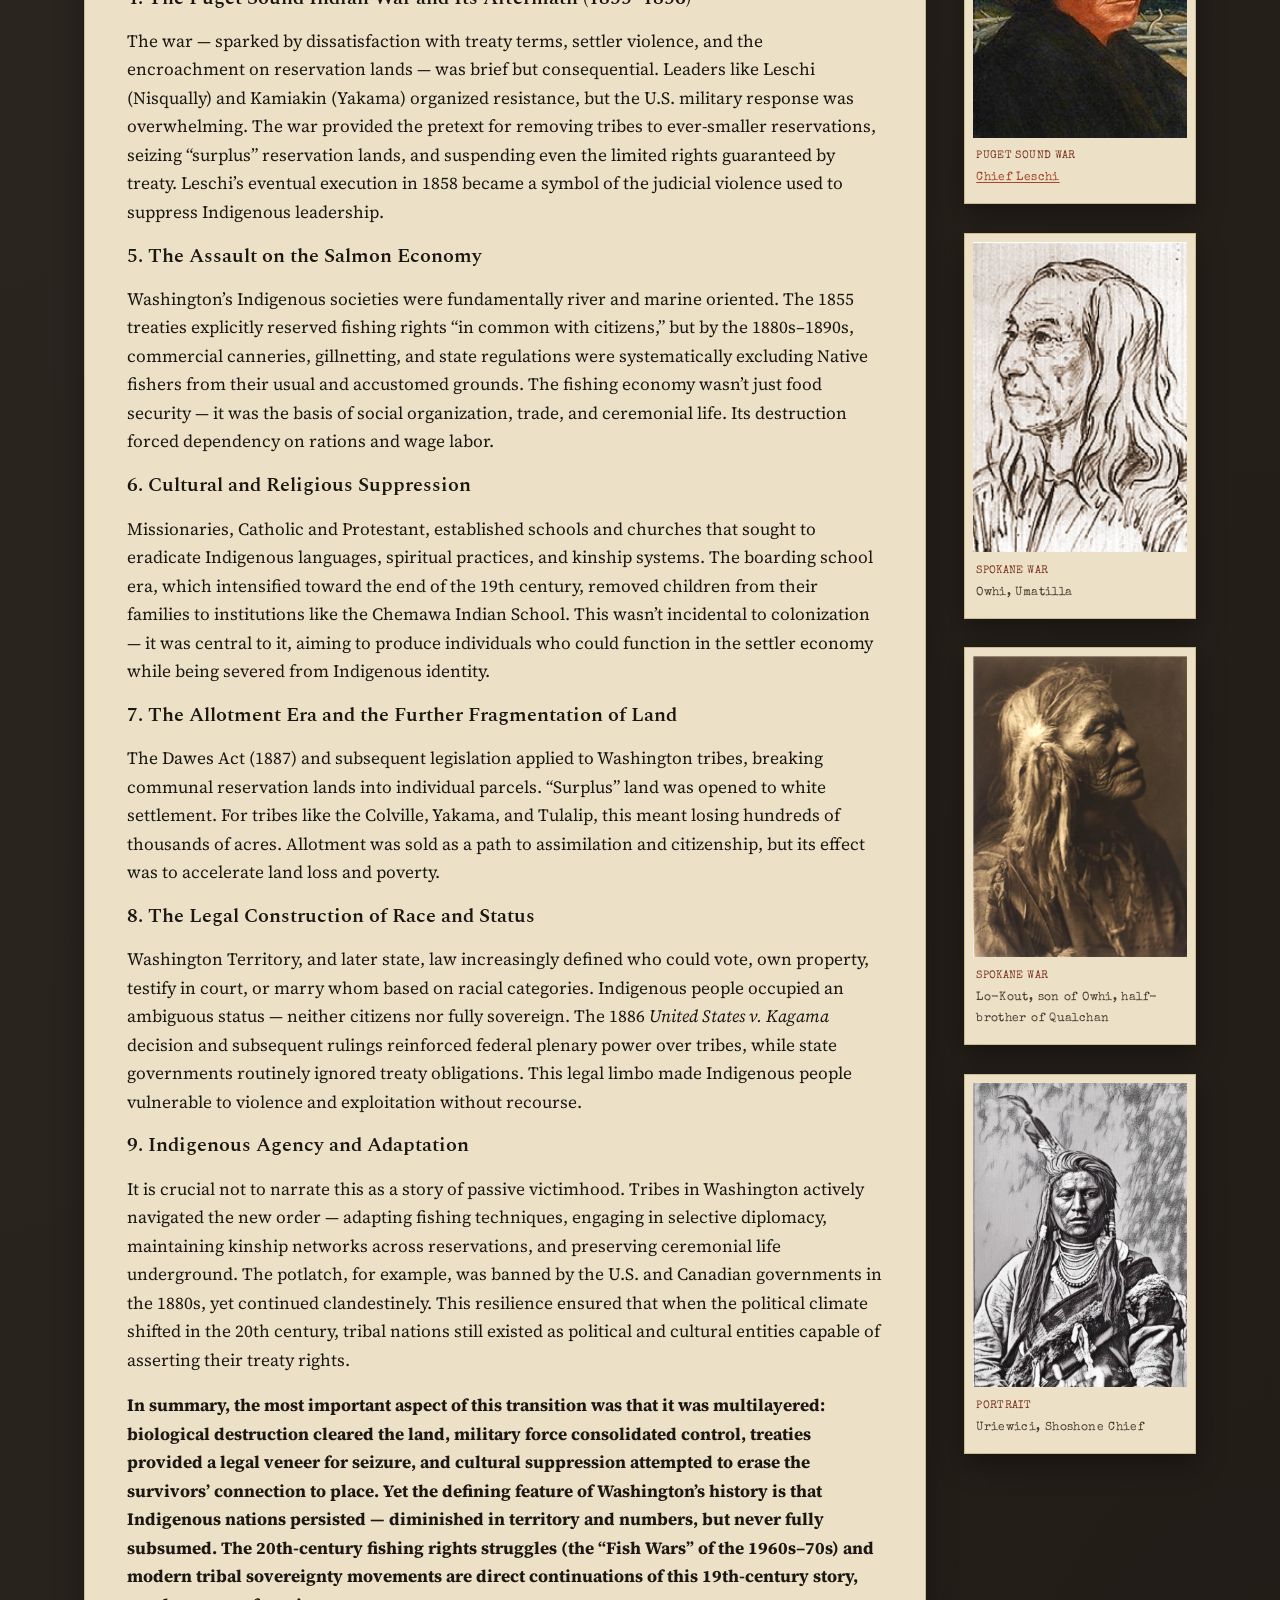
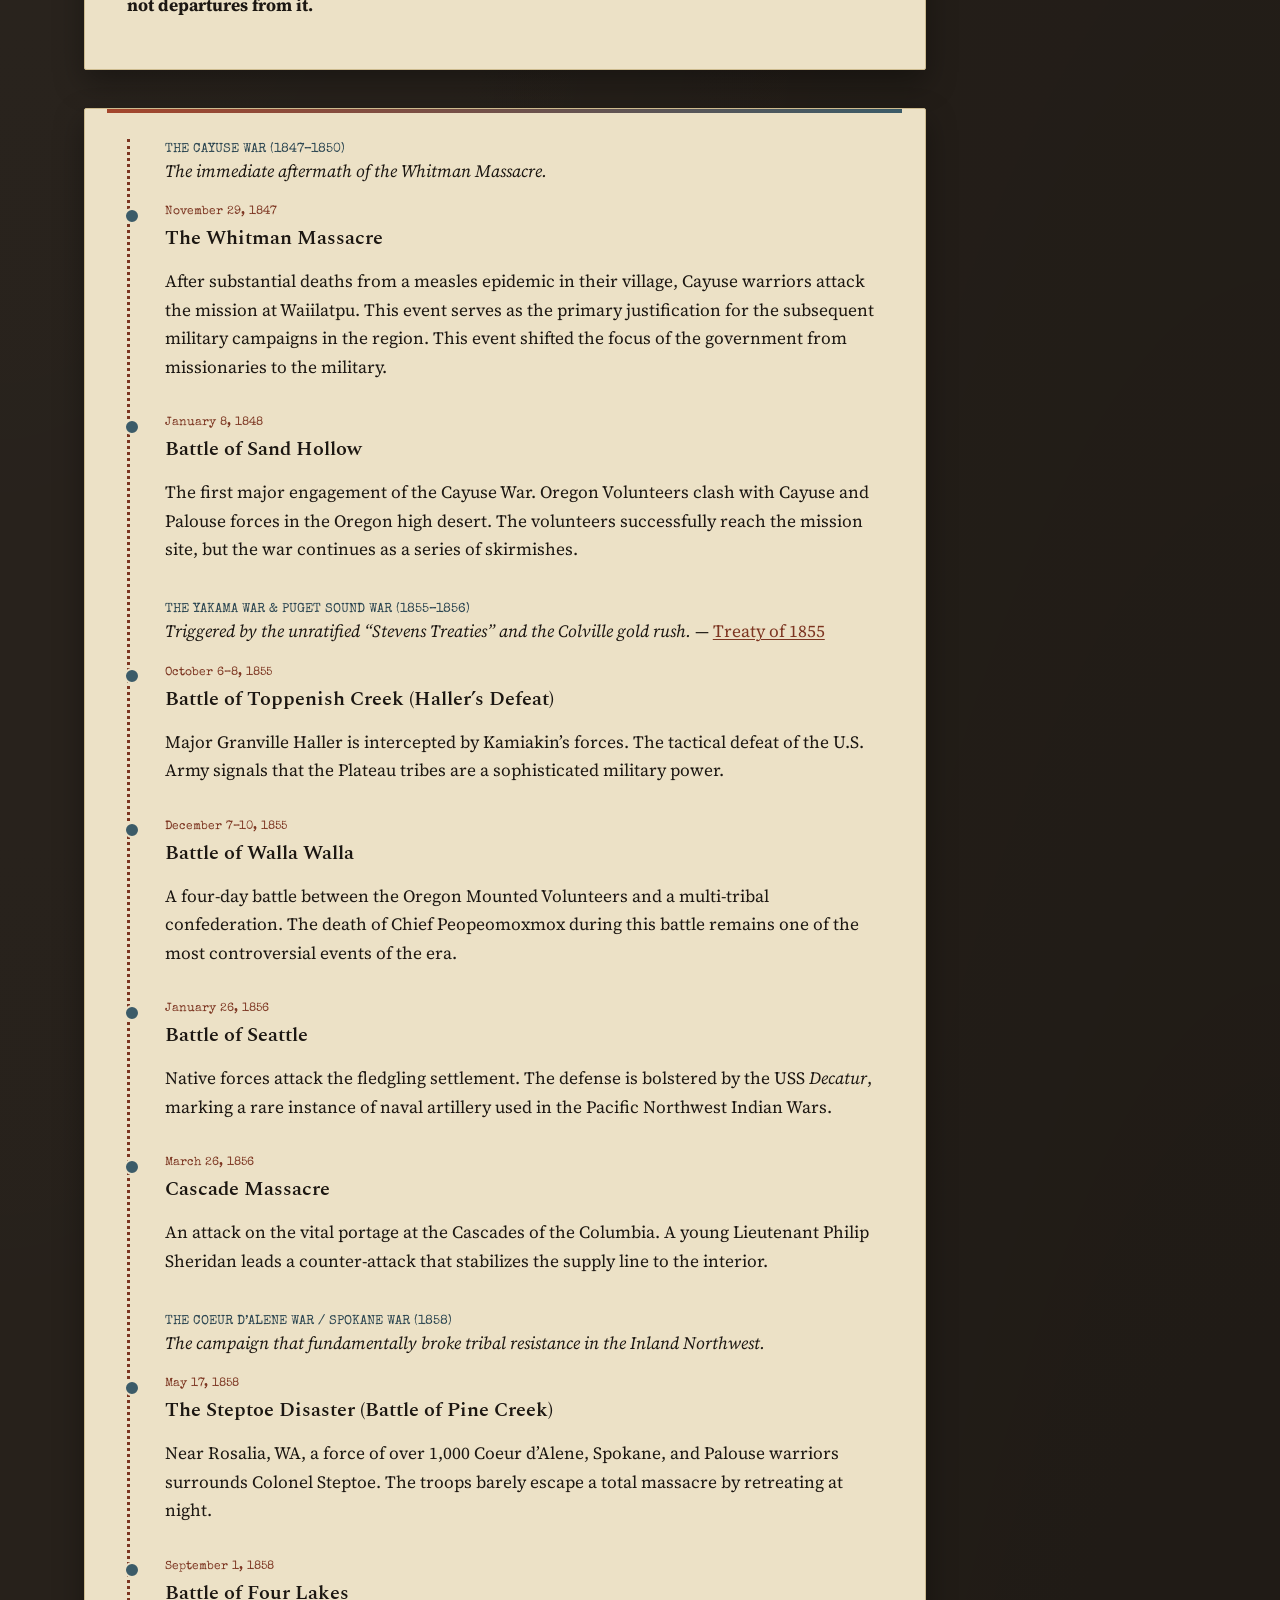
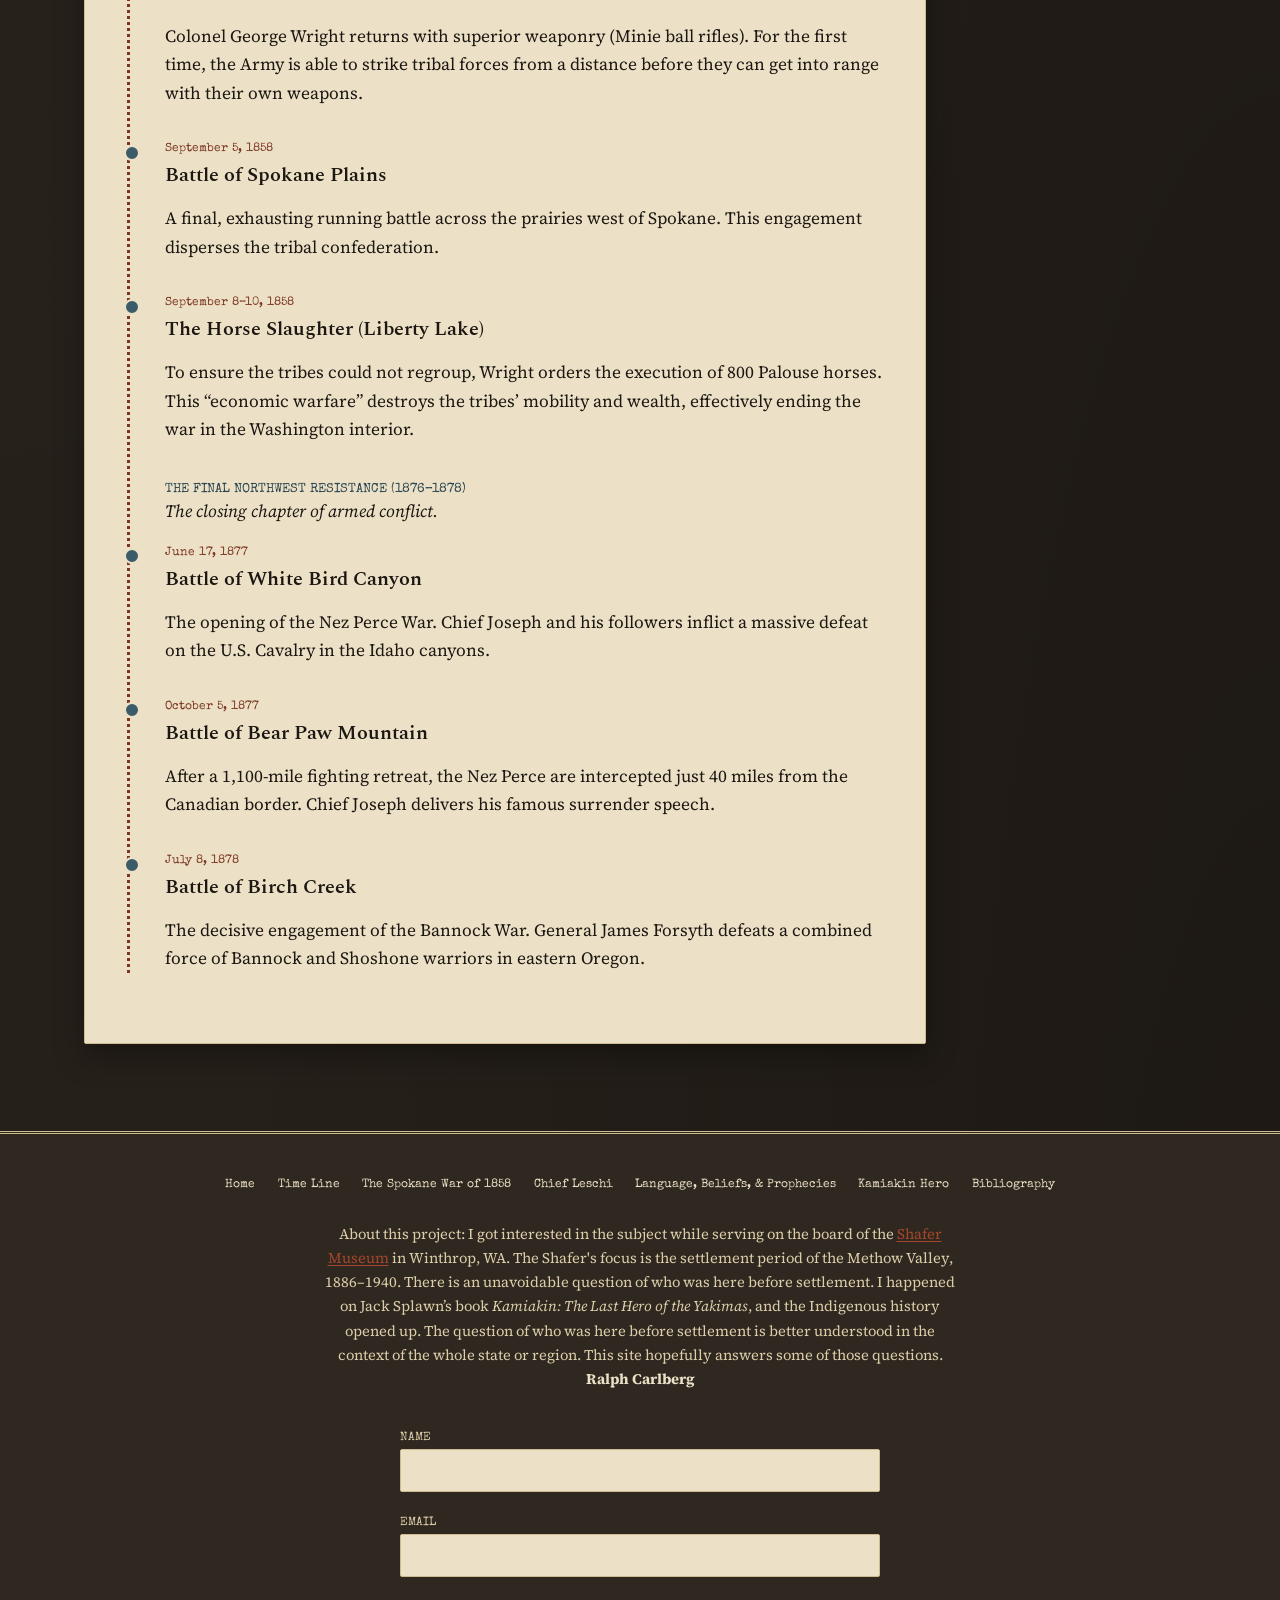
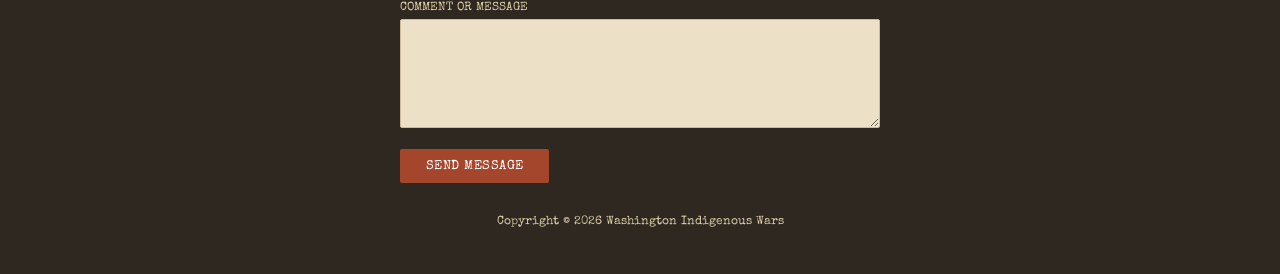
==== commit 199238ff: "Add files via upload" ====
--- a/index.html
+++ b/index.html
@@ -67,37 +67,89 @@
 
 <div class="panel">
 <h2>The Transformation of the Northwest (1800&ndash;1900)</h2>
-<p>The history of the Pacific Northwest between 1800 and 1900 is a narrative of total transformation
-&mdash; the rapid shift from a vast, Indigenous-governed landscape to a settled American territory. What
-began as a delicate economic partnership during the fur trade era was soon overwhelmed by the weight of
-the Oregon Trail, the fervor of the Second Great Awakening, and the aggressive treaty-making of the 1850s.
-This century saw a collision of fundamentally different worldviews regarding land, spirit, and community
-&mdash; a friction that ignited decades of conflict from the Walla Walla Valley, to the village of Seattle,
-to the Spokane Plains.</p>
-
-<p>This era was defined by a radical economic and technical shift that fundamentally altered how humans
-interacted with the land:</p>
-
-<h3>The Seasonal Subsistence Economy</h3>
-<p>For millennia (10,000&ndash;12,000 years), the Plateau tribes followed a sophisticated
-&ldquo;seasonal round.&rdquo; This hunter-gatherer economy relied on the natural cycles of the earth
-&mdash; following the salmon runs, the blooming of the camas prairies, and the migration of game. It was a
-system built on mobility, stewardship, and ecological reciprocity.</p>
-
-<h3>The Transition (1750&ndash;1850s)</h3>
-<p>The arrival of the horse, European diseases, and the fur trade introduced global commerce to the
-interior. While tribes gained access to Christian missionaries, metal, and textiles, the &ldquo;soft
-gold&rdquo; of the fur trade began to shift the focus from subsistence to surplus, setting the stage for
-deeper outside encroachment.</p>
-
-<h3>The Industrial Revolution (1850s&ndash;1900)</h3>
-<p>The discovery of gold and the arrival of the railroad brought an industrial economy centered on
-extraction and permanent transformation. Fences replaced open trails; irrigation ditches redirected
-rivers; and the plow broke the ancient prairies. This was a market economy that viewed the land not as a
-living relative, but as a collection of commodities &mdash; timber, wheat, and minerals.</p>
-
-<p><strong>This website explores the pivotal events, the influential figures on all sides, and the
-enduring legacy of the wars and treaties that fundamentally reshaped the Inland Northwest.</strong></p>
+<p>The transition in 19th-century Washington from Indigenous sovereignty to settler colonial dominance was
+neither simple nor sudden &mdash; it was a layered process of biological catastrophe, military coercion,
+legal manipulation, and economic displacement. The most important aspects of that transition are these
+interconnected forces.</p>
+
+<h3>1. The Epidemiological Catastrophe</h3>
+<p>Before settlers arrived in significant numbers, disease had already reshaped the landscape. Smallpox,
+measles, and malaria swept through the Salish, Chinookan, and Plateau peoples in repeated waves &mdash;
+most devastatingly in the 1770s, 1800s, and 1840s. Some communities lost 50&ndash;90% of their population.
+This demographic collapse weakened political structures, disrupted oral traditions, and made organized
+resistance to later land seizures far more difficult. The &ldquo;empty land&rdquo; myth that settlers
+later invoked was, in reality, a landscape recently hollowed by pathogens.</p>
+
+<h3>2. From Trade Relationships to Territorial Claims</h3>
+<p>The early contact period (late 18th&ndash;early 19th century) was characterized by the maritime fur
+trade, which was relatively transactional. Indigenous peoples controlled access to resources and trade
+networks. But by the 1840s&ndash;1850s, the dynamic shifted from exchange to exclusion. The Oregon Trail
+brought agricultural settlers who viewed land as commodity to be fenced, not as a relational territory to
+be shared. The Hudson&rsquo;s Bay Company&rsquo;s presence at Fort Vancouver had maintained a kind of
+unstable equilibrium; American settlement broke it.</p>
+
+<h3>3. The Treaty Era and the Reservation System (1854&ndash;1856)</h3>
+<p>Governor Isaac Stevens negotiated a series of treaties (Medicine Creek, Point No Point, Point Elliott,
+Neah Bay, and others) that were pivotal &mdash; not because they were honored, but because they
+established the legal architecture of dispossession. Tribes ceded vast territories in exchange for
+reserved lands, fishing rights, and federal protection. Crucially, Stevens often negotiated with groups
+he designated as &ldquo;tribes,&rdquo; imposing a political structure that didn&rsquo;t always reflect
+Indigenous social organization. The treaties were often signed under duress, with threats of military
+action, and the Senate frequently delayed or modified ratification, leaving tribes in limbo.</p>
+
+<h3>4. The Puget Sound Indian War and Its Aftermath (1855&ndash;1856)</h3>
+<p>The war &mdash; sparked by dissatisfaction with treaty terms, settler violence, and the encroachment on
+reservation lands &mdash; was brief but consequential. Leaders like Leschi (Nisqually) and Kamiakin
+(Yakama) organized resistance, but the U.S. military response was overwhelming. The war provided the
+pretext for removing tribes to ever-smaller reservations, seizing &ldquo;surplus&rdquo; reservation lands,
+and suspending even the limited rights guaranteed by treaty. Leschi&rsquo;s eventual execution in 1858
+became a symbol of the judicial violence used to suppress Indigenous leadership.</p>
+
+<h3>5. The Assault on the Salmon Economy</h3>
+<p>Washington&rsquo;s Indigenous societies were fundamentally river and marine oriented. The 1855 treaties
+explicitly reserved fishing rights &ldquo;in common with citizens,&rdquo; but by the 1880s&ndash;1890s,
+commercial canneries, gillnetting, and state regulations were systematically excluding Native fishers from
+their usual and accustomed grounds. The fishing economy wasn&rsquo;t just food security &mdash; it was the
+basis of social organization, trade, and ceremonial life. Its destruction forced dependency on rations and
+wage labor.</p>
+
+<h3>6. Cultural and Religious Suppression</h3>
+<p>Missionaries, Catholic and Protestant, established schools and churches that sought to eradicate
+Indigenous languages, spiritual practices, and kinship systems. The boarding school era, which intensified
+toward the end of the 19th century, removed children from their families to institutions like the Chemawa
+Indian School. This wasn&rsquo;t incidental to colonization &mdash; it was central to it, aiming to produce
+individuals who could function in the settler economy while being severed from Indigenous identity.</p>
+
+<h3>7. The Allotment Era and the Further Fragmentation of Land</h3>
+<p>The Dawes Act (1887) and subsequent legislation applied to Washington tribes, breaking communal
+reservation lands into individual parcels. &ldquo;Surplus&rdquo; land was opened to white settlement. For
+tribes like the Colville, Yakama, and Tulalip, this meant losing hundreds of thousands of acres. Allotment
+was sold as a path to assimilation and citizenship, but its effect was to accelerate land loss and
+poverty.</p>
+
+<h3>8. The Legal Construction of Race and Status</h3>
+<p>Washington Territory, and later state, law increasingly defined who could vote, own property, testify
+in court, or marry whom based on racial categories. Indigenous people occupied an ambiguous status &mdash;
+neither citizens nor fully sovereign. The 1886 <em>United States v. Kagama</em> decision and subsequent
+rulings reinforced federal plenary power over tribes, while state governments routinely ignored treaty
+obligations. This legal limbo made Indigenous people vulnerable to violence and exploitation without
+recourse.</p>
+
+<h3>9. Indigenous Agency and Adaptation</h3>
+<p>It is crucial not to narrate this as a story of passive victimhood. Tribes in Washington actively
+navigated the new order &mdash; adapting fishing techniques, engaging in selective diplomacy, maintaining
+kinship networks across reservations, and preserving ceremonial life underground. The potlatch, for
+example, was banned by the U.S. and Canadian governments in the 1880s, yet continued clandestinely. This
+resilience ensured that when the political climate shifted in the 20th century, tribal nations still
+existed as political and cultural entities capable of asserting their treaty rights.</p>
+
+<p><strong>In summary, the most important aspect of this transition was that it was multilayered:
+biological destruction cleared the land, military force consolidated control, treaties provided a legal
+veneer for seizure, and cultural suppression attempted to erase the survivors&rsquo; connection to place.
+Yet the defining feature of Washington&rsquo;s history is that Indigenous nations persisted &mdash;
+diminished in territory and numbers, but never fully subsumed. The 20th-century fishing rights struggles
+(the &ldquo;Fish Wars&rdquo; of the 1960s&ndash;70s) and modern tribal sovereignty movements are direct
+continuations of this 19th-century story, not departures from it.</strong></p>
 </div>
 
 <div class="panel">
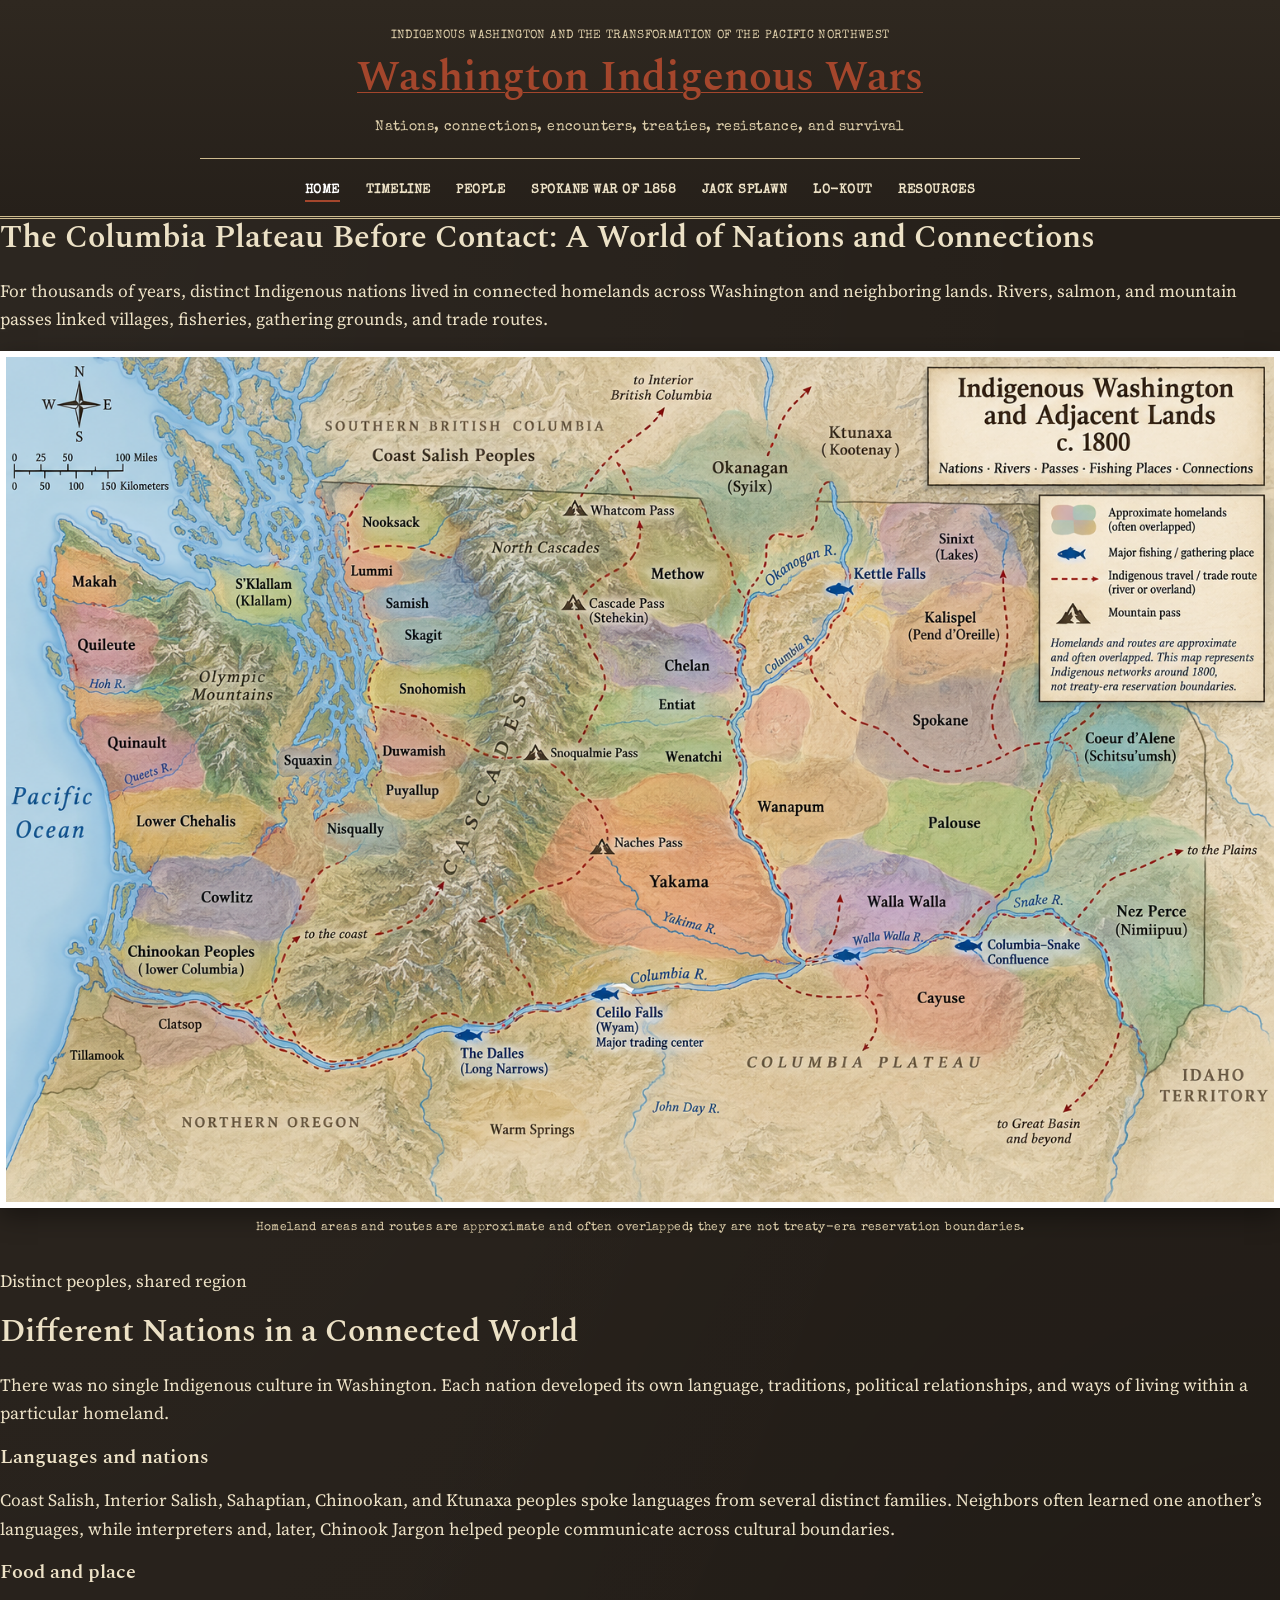
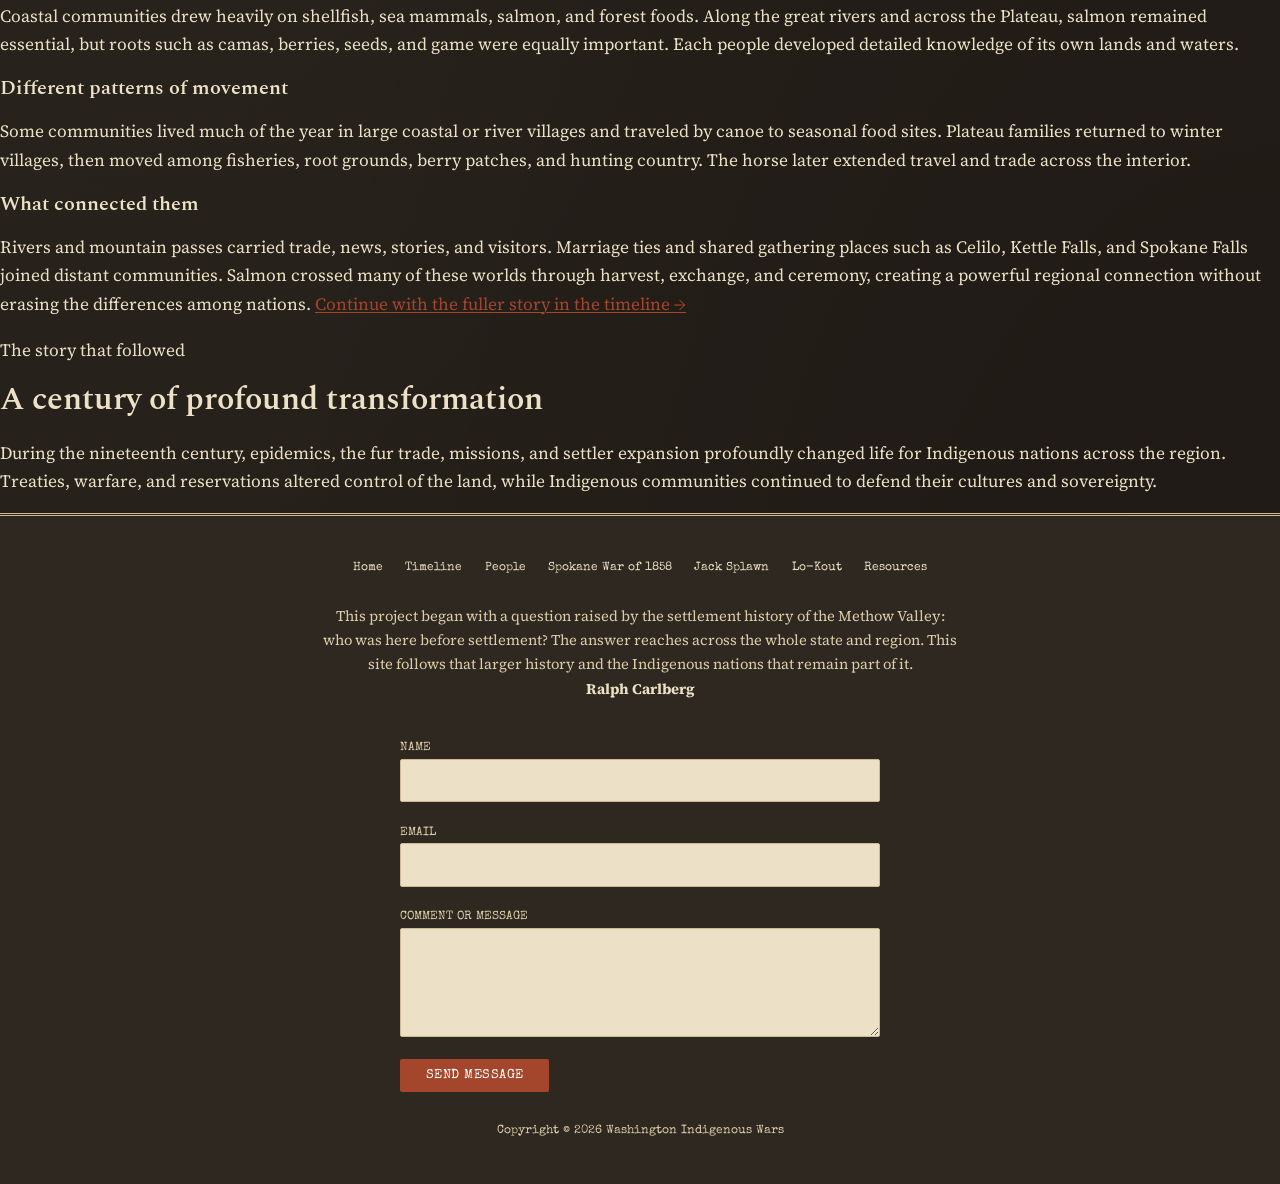
==== commit 27574e6a: "Update website pages and additional resources" ====
--- a/index.html
+++ b/index.html
@@ -1,354 +1,94 @@
 <!DOCTYPE html>
 <html lang="en">
 <head>
-<meta charset="UTF-8">
-<meta name="viewport" content="width=device-width, initial-scale=1">
-<title>Home | Washington Indigenous Wars</title>
-<meta name="description" content="A history of the Indigenous peoples, wars, and treaties of Washington Territory, 1800–1900, from the Cayuse War through the Yakama War and the Nez Perce retreat.">
+<meta charset="UTF-8"><meta name="viewport" content="width=device-width, initial-scale=1">
+<title>Washington Indigenous History | Nations, Connections &amp; Conflict</title>
+<meta name="description" content="Explore Washington's Indigenous nations and the forces—disease, trade, missions, treaties, settlement, and war—that transformed the Pacific Northwest.">
 <link rel="canonical" href="https://washington-indigenous-wars.com/">
-<meta property="og:type" content="website">
-<meta property="og:site_name" content="Washington Indigenous Wars">
-<meta property="og:title" content="Home | Washington Indigenous Wars">
-<meta property="og:description" content="A history of the Indigenous peoples, wars, and treaties of Washington Territory, 1800–1900, from the Cayuse War through the Yakama War and the Nez Perce retreat.">
-<meta property="og:image" content="images/kamiakin.jpg">
-<meta property="og:url" content="https://washington-indigenous-wars.com/">
+<meta property="og:type" content="website"><meta property="og:site_name" content="Washington Indigenous Wars">
+<meta property="og:title" content="Washington Indigenous History | Nations, Connections &amp; Conflict">
+<meta property="og:description" content="A visual history of Indigenous Washington before contact and the transformations that followed.">
+<meta property="og:image" content="images/indigenous-washington-c1800.png"><meta property="og:url" content="https://washington-indigenous-wars.com/">
 <meta name="twitter:card" content="summary_large_image">
-<meta name="twitter:title" content="Home | Washington Indigenous Wars">
-<meta name="twitter:description" content="A history of the Indigenous peoples, wars, and treaties of Washington Territory, 1800–1900, from the Cayuse War through the Yakama War and the Nez Perce retreat.">
 <link rel="preconnect" href="https://fonts.googleapis.com"><link rel="preconnect" href="https://fonts.gstatic.com" crossorigin><link href="https://fonts.googleapis.com/css2?family=Spectral:wght@500;600;700&family=Source+Serif+4:opsz,wght@8..60,400;8..60,600&family=Special+Elite&display=swap" rel="stylesheet">
 <link rel="stylesheet" href="css/styles.css">
 </head>
 <body>
 <a class="skip-link" href="#content">Skip to content</a>
-
 <header class="site-header">
   <div class="masthead">
-    <span class="eyebrow">A history of Washington Territory, 1800&ndash;1900</span>
-    <h1><a href="index.html" style="color:inherit;text-decoration:none;">Washington Indigenous Wars</a></h1>
-    <p class="tagline">Documenting the Indigenous peoples, wars, and treaties of Washington Territory.</p>
+    <span class="eyebrow">Indigenous Washington and the transformation of the Pacific Northwest</span>
+    <h1><a href="index.html" class="home-link">Washington Indigenous Wars</a></h1>
+    <p class="tagline">Nations, connections, encounters, treaties, resistance, and survival</p>
   </div>
-  <nav class="primary" aria-label="Site">
-<ul>
-<li><a href='index.html' aria-current="page">Home</a>
-<ul class='submenu'>
-<li><a href='pandemic-of-european-diseases.html'>Disease and Alcohol</a></li>
-</ul>
-</li>
-<li><a href='time-line.html'>Time Line</a>
-<ul class='submenu'>
-<li><a href='spokane-war-1858.html'>The Spokane War of 1858</a></li>
-<li><a href='leschi.html'>Chief Leschi</a></li>
-</ul>
-</li>
-<li><a href='language-beliefs-prophecies.html'>Language, Beliefs, & Prophecies</a>
-</li>
-<li><a href='kamiakin-hero.html'>Kamiakin Hero</a>
-<ul class='submenu'>
-<li><a href='chapter-summaries.html'>Kamiakin: The Last Hero of the Yakimas — Chapter Summaries</a></li>
-<li><a href='andrew-jackson-splawn.html'>Andrew Jackson Splawn</a></li>
-<li><a href='lo-kout.html'>Chapter 18 “Speak of Lo-Kout”</a></li>
-</ul>
-</li>
-<li><a href='bibliography.html'>Bibliography</a>
-</li>
-</ul></nav>
+  <nav class="primary" aria-label="Site"><ul>
+    <li><a href="index.html" aria-current="page">Home</a></li>
+    <li><a href="time-line.html">Timeline</a></li>
+    <li><a href="people.html">People</a></li>
+    <li><a href="spokane-war-1858.html">Spokane War of 1858</a></li>
+    <li><a href="andrew-jackson-splawn.html">Jack Splawn</a></li>
+    <li><a href="lo-kout.html">Lo-Kout</a></li>
+    <li><a href="bibliography.html">Resources</a></li>
+  </ul></nav>
 </header>
 
+<main id="content" class="home-main">
+  <section class="home-opening" aria-labelledby="opening-title">
+    <h2 id="opening-title">The Columbia Plateau Before Contact: A World of Nations and Connections</h2>
+    <p class="home-lede">For thousands of years, distinct Indigenous nations lived in connected homelands across Washington and neighboring lands. Rivers, salmon, and mountain passes linked villages, fisheries, gathering grounds, and trade routes.</p>
+  </section>
 
-<div class="hero-intro">
-  <p>A history of the Indigenous peoples, wars, and treaties of Washington Territory, 1800&ndash;1900
-  &mdash; and the collision of worldviews that reshaped the Inland Northwest.</p>
-</div>
+  <figure class="home-map">
+    <img src="[data-uri]